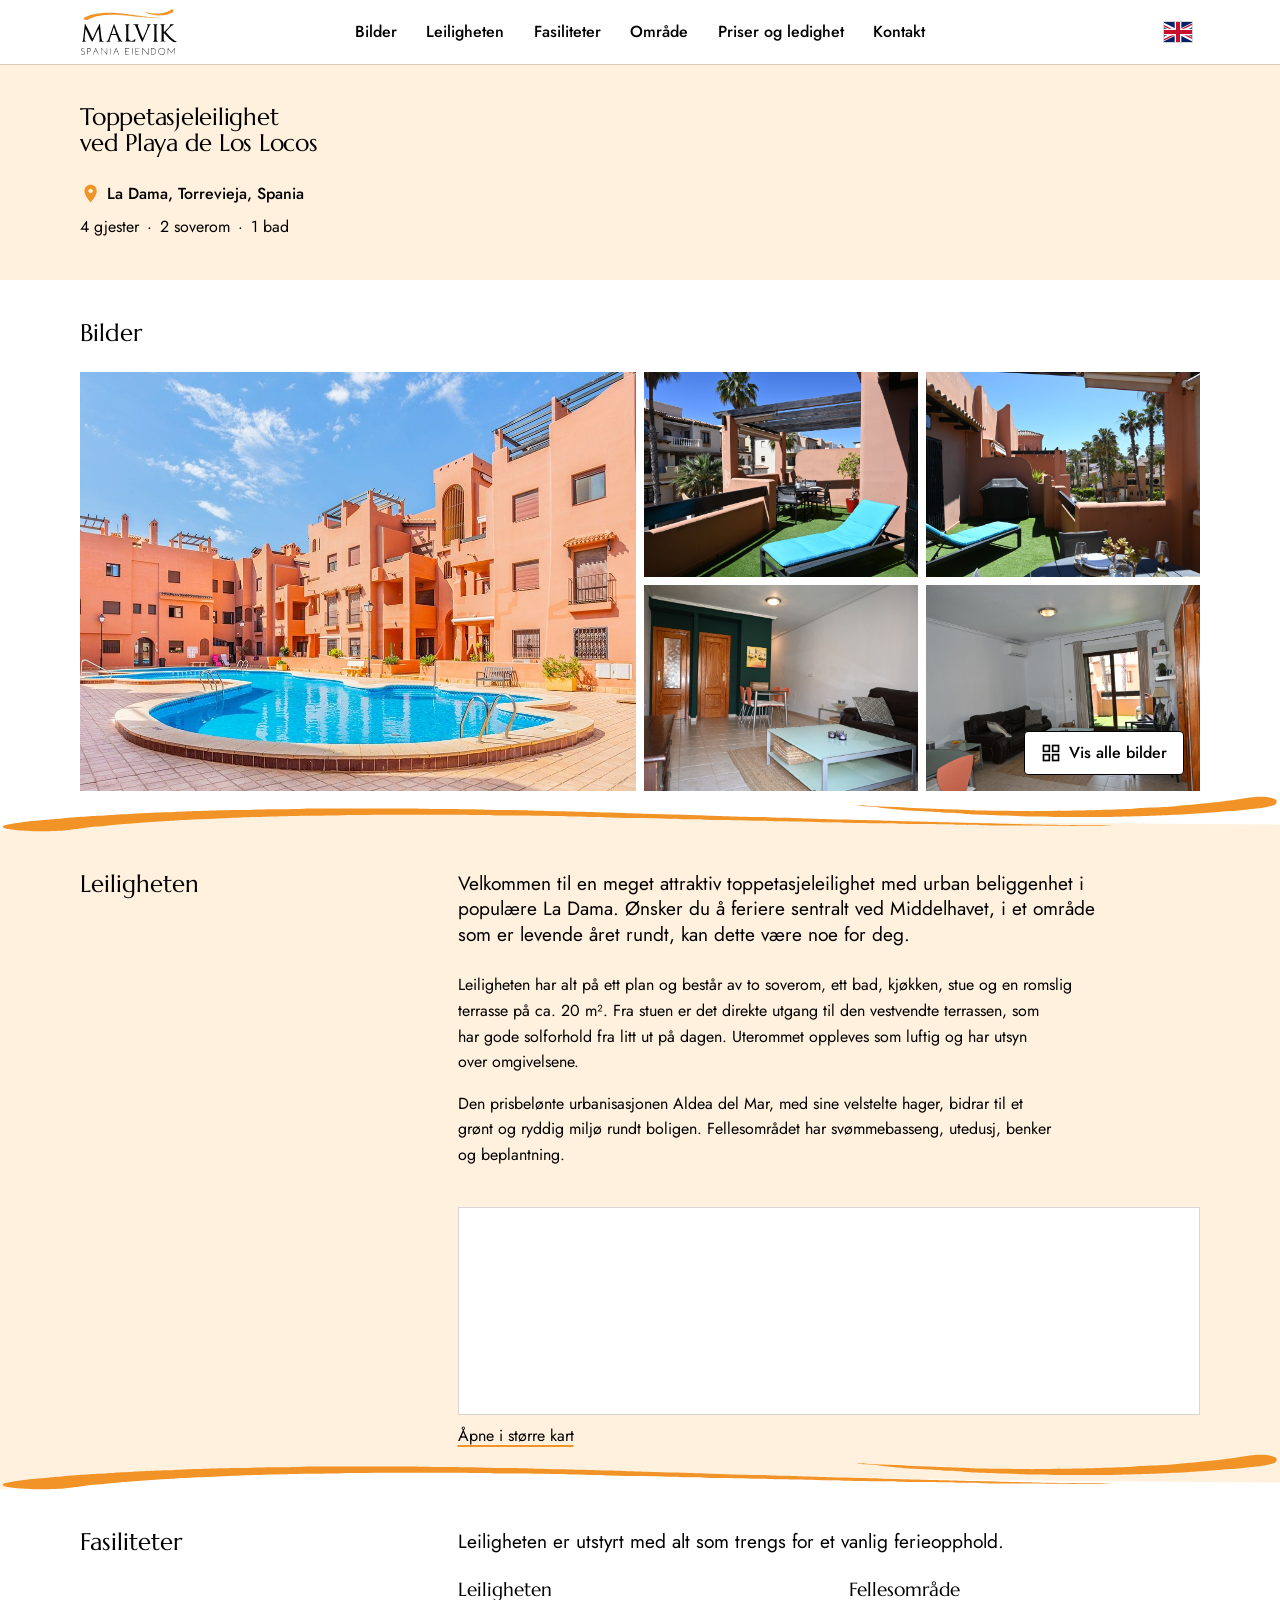
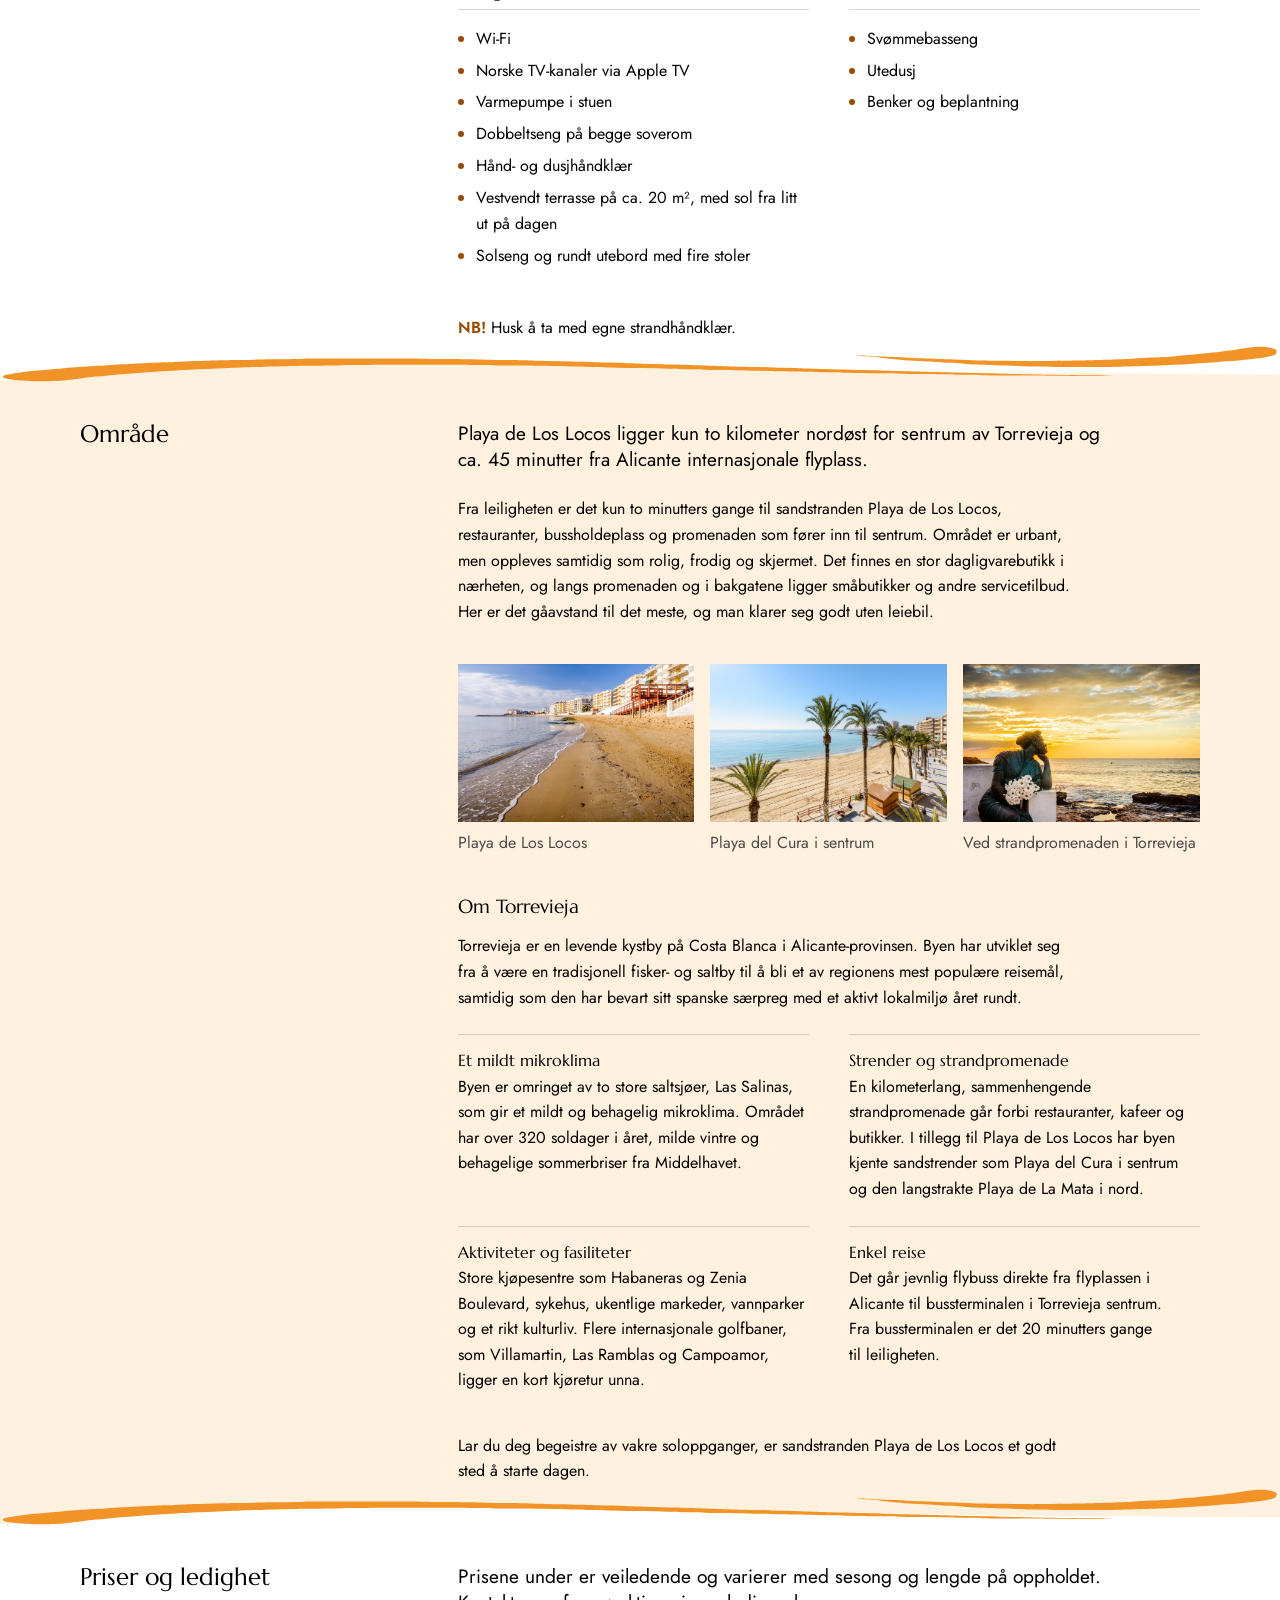
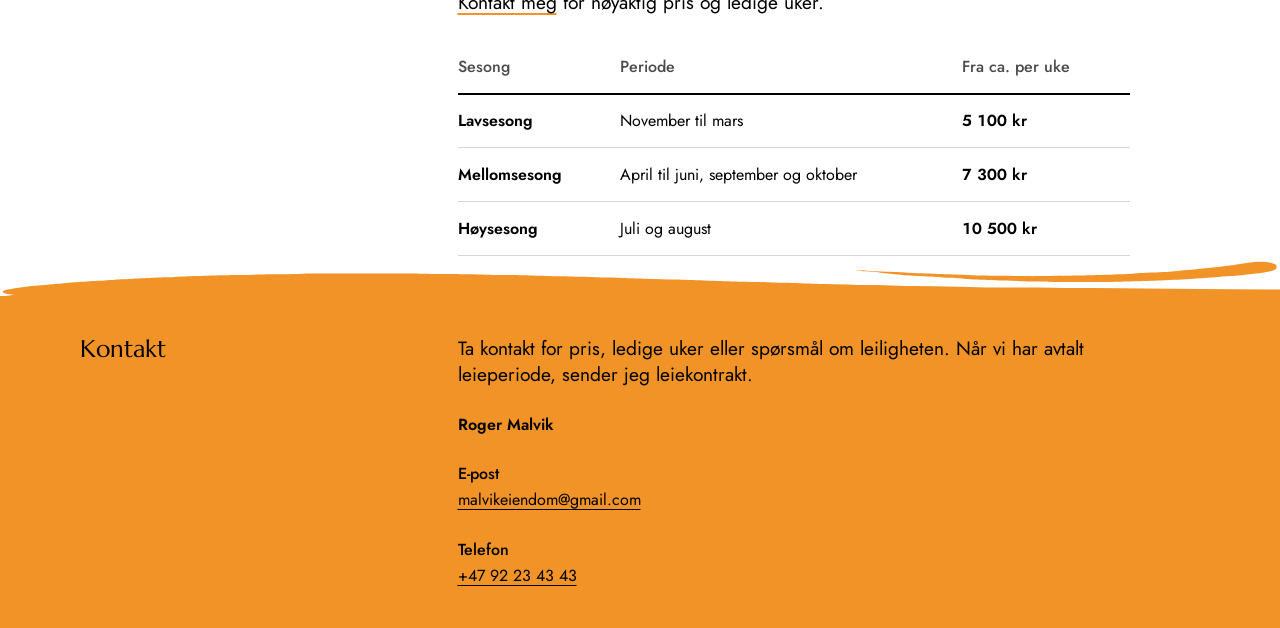
==== index.html @ 70602589 "Tilbake til enkelt flagg og fjern kant på notat" ====
<!DOCTYPE html>
<html lang="nb">
<head>
    <meta charset="utf-8">
    <meta name="viewport" content="width=device-width, initial-scale=1">
    <title>Toppetasjeleilighet ved Playa de Los Locos, Torrevieja | mseiendom</title>
    <meta name="description" content="Lys toppetasjeleilighet med to soverom og vestvendt terrasse, to minutters gange fra Playa de Los Locos i Torrevieja. Felles basseng. Kontakt eieren for pris og ledige uker.">
    <meta name="theme-color" content="#ffffff">

    <!-- TODO: bytt til riktig domene hvis det ikke blir mseiendom.no -->
    <link rel="canonical" href="https://mseiendom.no/">
    <link rel="alternate" hreflang="nb" href="https://mseiendom.no/">
    <link rel="alternate" hreflang="en" href="https://mseiendom.no/en/">
    <link rel="alternate" hreflang="x-default" href="https://mseiendom.no/">

    <!-- Forhåndsvisning når lenken deles på Messenger, Facebook osv. -->
    <meta property="og:type" content="website">
    <meta property="og:locale" content="nb_NO">
    <meta property="og:locale:alternate" content="en_GB">
    <meta property="og:site_name" content="mseiendom">
    <meta property="og:title" content="Toppetasjeleilighet ved Playa de Los Locos, Torrevieja">
    <meta property="og:description" content="To soverom, vestvendt terrasse og felles basseng. To minutters gange til stranden.">
    <meta property="og:url" content="https://mseiendom.no/">
    <meta property="og:image" content="https://mseiendom.no/images/common-area-pool-and-buildings.jpg">

    <link rel="icon" href="favicon.svg" type="image/svg+xml">
    <link rel="preload" href="fonts/marcellus-latin-400.woff2" as="font" type="font/woff2" crossorigin>
    <link rel="preload" href="fonts/jost-latin-variable.woff2" as="font" type="font/woff2" crossorigin>
    <link rel="stylesheet" href="css/styles.css">
    <script src="js/menu.js" defer></script>
    <script src="js/gallery.js" defer></script>
</head>
<body>
    <a class="skip-link" href="#main">Hopp til hovedinnhold</a>

    <header class="site-header">
        <div class="site-header__inner">
            <a class="site-header__logo" href="#top"><img class="site-header__logo-image" src="images/logo-malvik-spania-eiendom.svg" width="522" height="256" alt="Malvik Spania Eiendom"></a>

            <nav class="site-nav" aria-label="Hovedmeny">
                <button class="site-nav__toggle" type="button" popovertarget="site-menu" data-js="menu-toggle">
                    <span class="site-nav__burger" aria-hidden="true"></span>
                    <span class="visually-hidden">Meny</span>
                </button>

                <div class="site-nav__menu" id="site-menu" popover data-js="menu">
                    <ul class="site-nav__list">
                        <li><a class="site-nav__link" href="#bilder">Bilder</a></li>
                        <li><a class="site-nav__link" href="#leiligheten">Leiligheten</a></li>
                        <li><a class="site-nav__link" href="#fasiliteter">Fasiliteter</a></li>
                        <li><a class="site-nav__link" href="#omrade">Område</a></li>
                        <li><a class="site-nav__link" href="#priser">Priser og ledighet</a></li>
                        <li><a class="site-nav__link" href="#kontakt">Kontakt</a></li>
                    </ul>
                </div>
            </nav>

            <a class="lang-switch" href="en/" hreflang="en" lang="en" title="English"><img class="lang-switch__flag" src="images/flag-gb.svg" width="28" height="20" alt="English"></a>
        </div>
    </header>

    <main id="main">

        <!-- Intro: kort oversikt øverst, ingen menylenke -->
        <section class="section section--tint intro" id="top" aria-labelledby="intro-title">
            <div class="section__inner">
                <h1 class="intro__title" id="intro-title">Toppetasje&shy;leilighet ved Playa de Los Locos</h1>
                <!-- TODO: legg til gatenavn (uten husnummer) når eieren har bekreftet det -->
                <p class="intro__location">La Dama, Torrevieja, Spania</p>
                <!-- TODO: bekreft antall gjester med eieren (4 er antatt ut fra to dobbeltsenger) -->
                <ul class="intro__facts">
                    <li class="intro__fact">4 gjester</li>
                    <li class="intro__fact">2 soverom</li>
                    <li class="intro__fact">1 bad</li>
                </ul>
            </div>
        </section>

        <!-- Bilder -->
        <section class="section" id="bilder" aria-labelledby="bilder-title">
            <div class="section__inner">
                <h2 class="section__title" id="bilder-title">Bilder</h2>

                <div class="gallery">
                    <ul class="gallery__list">
                        <li class="gallery__item gallery__item--main">
                            <figure class="gallery__figure">
                                <a class="gallery__link" href="images/common-area-pool-and-buildings.jpg" data-js="gallery-link">
                                    <img class="gallery__image" src="images/common-area-pool-and-buildings.jpg" width="1600" height="835" alt="Fellesområdet med svømmebasseng, omgitt av terrakottafargede leilighetsbygg" fetchpriority="high">
                                </a>
                                <figcaption class="gallery__caption">Fellesområdet med basseng</figcaption>
                            </figure>
                        </li>
                        <li class="gallery__item">
                            <figure class="gallery__figure">
                                <a class="gallery__link" href="images/balcony-pergola-sun-lounger-and-table.jpg" data-js="gallery-link">
                                    <img class="gallery__image" src="images/balcony-pergola-sun-lounger-and-table.jpg" width="2000" height="1333" alt="Terrassen med pergola, blå solseng og bord med fire stoler, med palmer og nabobygg i bakgrunnen" loading="lazy">
                                </a>
                                <figcaption class="gallery__caption">Terrassen</figcaption>
                            </figure>
                        </li>
                        <li class="gallery__item">
                            <figure class="gallery__figure">
                                <a class="gallery__link" href="images/balcony-sun-lounger-and-grill.jpg" data-js="gallery-link">
                                    <img class="gallery__image" src="images/balcony-sun-lounger-and-grill.jpg" width="2000" height="1333" alt="Solseng og grill på terrassen, med utsikt over palmer og nabolaget" loading="lazy">
                                </a>
                                <figcaption class="gallery__caption">Terrassen</figcaption>
                            </figure>
                        </li>
                        <li class="gallery__item">
                            <figure class="gallery__figure">
                                <a class="gallery__link" href="images/living-room-sofa-and-dining-area.jpg" data-js="gallery-link">
                                    <img class="gallery__image" src="images/living-room-sofa-and-dining-area.jpg" width="2000" height="1333" alt="Stuen med sofa og glassbord, og spisebord ved en mørkegrønn vegg" loading="lazy">
                                </a>
                                <figcaption class="gallery__caption">Stue</figcaption>
                            </figure>
                        </li>
                        <li class="gallery__item">
                            <figure class="gallery__figure">
                                <a class="gallery__link" href="images/living-room-balcony-door.jpg" data-js="gallery-link">
                                    <img class="gallery__image" src="images/living-room-balcony-door.jpg" width="2000" height="1333" alt="Stuen med sofa og glassdør ut til terrassen" loading="lazy">
                                </a>
                                <figcaption class="gallery__caption">Stue med utgang til terrassen</figcaption>
                            </figure>
                        </li>
                        <li class="gallery__item">
                            <figure class="gallery__figure">
                                <a class="gallery__link" href="images/living-room-tv-and-doors.jpg" data-js="gallery-link">
                                    <img class="gallery__image" src="images/living-room-tv-and-doors.jpg" width="2000" height="1333" alt="Stuen med TV, hyller og to tredører" loading="lazy">
                                </a>
                                <figcaption class="gallery__caption">Stue</figcaption>
                            </figure>
                        </li>
                        <li class="gallery__item">
                            <figure class="gallery__figure">
                                <a class="gallery__link" href="images/dining-area-hallway-1.jpeg" data-js="gallery-link">
                                    <img class="gallery__image" src="images/dining-area-hallway-1.jpeg" width="2000" height="1500" alt="Spisebord med fire stoler ved gangen" loading="lazy">
                                </a>
                                <figcaption class="gallery__caption">Spiseplass</figcaption>
                            </figure>
                        </li>
                        <li class="gallery__item">
                            <figure class="gallery__figure">
                                <a class="gallery__link" href="images/kitchen-sink-and-window.jpg" data-js="gallery-link">
                                    <img class="gallery__image" src="images/kitchen-sink-and-window.jpg" width="2000" height="1333" alt="Kjøkkenet med vask, vindu og vinstativ" loading="lazy">
                                </a>
                                <figcaption class="gallery__caption">Kjøkken</figcaption>
                            </figure>
                        </li>
                        <li class="gallery__item">
                            <figure class="gallery__figure">
                                <a class="gallery__link" href="images/kitchen-fridge-and-washing-machine.jpg" data-js="gallery-link">
                                    <img class="gallery__image" src="images/kitchen-fridge-and-washing-machine.jpg" width="1333" height="2000" alt="Kjøkkenet med kjøleskap og vaskemaskin" loading="lazy">
                                </a>
                                <figcaption class="gallery__caption">Kjøkken</figcaption>
                            </figure>
                        </li>
                        <li class="gallery__item">
                            <figure class="gallery__figure">
                                <a class="gallery__link" href="images/bathroom-sink-and-shower.jpg" data-js="gallery-link">
                                    <img class="gallery__image" src="images/bathroom-sink-and-shower.jpg" width="1333" height="2000" alt="Badet med vask, speil og dusj" loading="lazy">
                                </a>
                                <figcaption class="gallery__caption">Bad</figcaption>
                            </figure>
                        </li>
                        <li class="gallery__item">
                            <figure class="gallery__figure">
                                <a class="gallery__link" href="images/balcony-view-neighborhood-palm-trees.jpg" data-js="gallery-link">
                                    <img class="gallery__image" src="images/balcony-view-neighborhood-palm-trees.jpg" width="2000" height="1333" alt="Utsikt fra terrassen over gaten, palmer og nabolaget" loading="lazy">
                                </a>
                                <figcaption class="gallery__caption">Utsikt fra terrassen</figcaption>
                            </figure>
                        </li>
                        <li class="gallery__item">
                            <figure class="gallery__figure">
                                <a class="gallery__link" href="images/balcony-view-street-sea-glimpse-full.jpg" data-js="gallery-link">
                                    <img class="gallery__image" src="images/balcony-view-street-sea-glimpse-full.jpg" width="1333" height="2000" alt="Glimt av havet mellom husene, sett fra terrassen" loading="lazy">
                                </a>
                                <figcaption class="gallery__caption">Havglimt fra terrassen</figcaption>
                            </figure>
                        </li>
                        <li class="gallery__item">
                            <figure class="gallery__figure">
                                <a class="gallery__link" href="images/building-facade-main.jpg" data-js="gallery-link">
                                    <img class="gallery__image" src="images/building-facade-main.jpg" width="1600" height="863" alt="Leilighetsbygget sett fra gaten, med palmer foran" loading="lazy">
                                </a>
                                <figcaption class="gallery__caption">Bygget</figcaption>
                            </figure>
                        </li>
                        <li class="gallery__item">
                            <figure class="gallery__figure">
                                <a class="gallery__link" href="images/common-area-pool.jpg" data-js="gallery-link">
                                    <img class="gallery__image" src="images/common-area-pool.jpg" width="1600" height="902" alt="Svømmebassenget i fellesområdet" loading="lazy">
                                </a>
                                <figcaption class="gallery__caption">Basseng</figcaption>
                            </figure>
                        </li>
                        <li class="gallery__item">
                            <figure class="gallery__figure">
                                <a class="gallery__link" href="images/neighborhood-palm-trees-night.jpg" data-js="gallery-link">
                                    <img class="gallery__image" src="images/neighborhood-palm-trees-night.jpg" width="2000" height="1333" alt="Nabolaget med palmer og gatelys om kvelden" loading="lazy">
                                </a>
                                <figcaption class="gallery__caption">Nabolaget om kvelden</figcaption>
                            </figure>
                        </li>
                    </ul>
                    <button class="gallery__show-all" type="button" data-js="gallery-show-all">
                        <svg aria-hidden="true" focusable="false" width="20" height="20" viewBox="0 0 24 24" fill="none" stroke="currentColor" stroke-width="2"><rect x="3" y="3" width="7" height="7"/><rect x="14" y="3" width="7" height="7"/><rect x="3" y="14" width="7" height="7"/><rect x="14" y="14" width="7" height="7"/></svg>
                        Vis alle bilder
                    </button>
                </div>

                <dialog class="lightbox" data-js="lightbox" aria-label="Bildevisning">
                    <button class="lightbox__button lightbox__button--close" type="button" data-js="lightbox-close">
                        <svg aria-hidden="true" focusable="false" width="24" height="24" viewBox="0 0 24 24" fill="none" stroke="currentColor" stroke-width="2" stroke-linecap="round"><path d="M6 6l12 12M18 6L6 18"/></svg>
                        <span class="visually-hidden">Lukk</span>
                    </button>
                    <button class="lightbox__button lightbox__button--prev" type="button" data-js="lightbox-prev">
                        <svg aria-hidden="true" focusable="false" width="24" height="24" viewBox="0 0 24 24" fill="none" stroke="currentColor" stroke-width="2" stroke-linecap="round" stroke-linejoin="round"><path d="M15 5l-7 7 7 7"/></svg>
                        <span class="visually-hidden">Forrige bilde</span>
                    </button>
                    <figure class="lightbox__figure" data-js="lightbox-figure">
                        <img class="lightbox__image" src="images/common-area-pool-and-buildings.jpg" alt="" loading="lazy" data-js="lightbox-image">
                        <figcaption class="lightbox__caption" aria-live="polite">
                            <span data-js="lightbox-caption"></span>
                            <span class="lightbox__counter" data-js="lightbox-counter"></span>
                        </figcaption>
                    </figure>
                    <button class="lightbox__button lightbox__button--next" type="button" data-js="lightbox-next">
                        <svg aria-hidden="true" focusable="false" width="24" height="24" viewBox="0 0 24 24" fill="none" stroke="currentColor" stroke-width="2" stroke-linecap="round" stroke-linejoin="round"><path d="M9 5l7 7-7 7"/></svg>
                        <span class="visually-hidden">Neste bilde</span>
                    </button>
                    <ul class="lightbox__thumbnails" data-js="lightbox-thumbnails"></ul>
                </dialog>
            </div>
        </section>

        <!-- Leiligheten -->
        <section class="section section--tint" id="leiligheten" aria-labelledby="leiligheten-title">
            <div class="section__inner section__inner--split">
                <h2 class="section__title" id="leiligheten-title">Leiligheten</h2>
                <div class="section__body">
                    <p class="section__lead">Velkommen til en meget attraktiv toppetasjeleilighet med urban beliggenhet i populære La Dama. Ønsker du å feriere sentralt ved Middelhavet, i et område som er levende året rundt, kan dette være noe for deg.</p>
                    <p>Leiligheten har alt på ett plan og består av to soverom, ett bad, kjøkken, stue og en romslig terrasse på ca. 20 m². Fra stuen er det direkte utgang til den vestvendte terrassen, som har gode solforhold fra litt ut på dagen. Uterommet oppleves som luftig og har utsyn over omgivelsene.</p>
                    <p>Den prisbelønte urbanisasjonen Aldea del Mar, med sine velstelte hager, bidrar til et grønt og ryddig miljø rundt boligen. Fellesområdet har svømmebasseng, utedusj, benker og beplantning.</p>

                    <!-- Kartet viser Aldea del Mar-komplekset (La Dama) med en nål, ikke den nøyaktige leiligheten. -->
                    <figure class="map">
                        <iframe class="map__frame" src="https://www.openstreetmap.org/export/embed.html?bbox=-0.6680%2C37.9825%2C-0.6520%2C37.9905&amp;layer=mapnik&amp;marker=37.9867%2C-0.6600" title="Kart over La Dama og Playa de Los Locos i Torrevieja, med Aldea del Mar markert" width="800" height="200" loading="lazy"></iframe>
                        <figcaption class="map__caption">
                            <a href="https://www.openstreetmap.org/?mlat=37.9867&amp;mlon=-0.6600#map=17/37.9867/-0.6600">Åpne i større kart</a>
                        </figcaption>
                    </figure>
                </div>
            </div>
        </section>

        <!-- Fasiliteter -->
        <section class="section" id="fasiliteter" aria-labelledby="fasiliteter-title">
            <div class="section__inner section__inner--split">
                <h2 class="section__title" id="fasiliteter-title">Fasiliteter</h2>
                <div class="section__body">
                    <p class="section__lead">Leiligheten er utstyrt med alt som trengs for et vanlig ferieopphold.</p>

                    <div class="amenities">
                        <div class="amenities__group">
                            <h3 class="amenities__title">Leiligheten</h3>
                            <ul class="amenities__list">
                                <li class="amenities__item">Wi-Fi</li>
                                <li class="amenities__item">Norske TV-kanaler via Apple TV</li>
                                <li class="amenities__item">Varmepumpe i stuen</li>
                                <li class="amenities__item">Dobbeltseng på begge soverom</li>
                                <li class="amenities__item">Hånd- og dusjhåndklær</li>
                                <li class="amenities__item">Vestvendt terrasse på ca. 20 m², med sol fra litt ut på dagen</li>
                                <li class="amenities__item">Solseng og rundt utebord med fire stoler</li>
                            </ul>
                        </div>

                        <div class="amenities__group">
                            <h3 class="amenities__title">Fellesområde</h3>
                            <ul class="amenities__list">
                                <li class="amenities__item">Svømmebasseng</li>
                                <li class="amenities__item">Utedusj</li>
                                <li class="amenities__item">Benker og beplantning</li>
                            </ul>
                        </div>
                    </div>

                    <p class="amenities__note"><strong class="amenities__note-label">NB!</strong> Husk å ta med egne strandhåndklær.</p>
                </div>
            </div>
        </section>

        <!-- Område -->
        <section class="section section--tint" id="omrade" aria-labelledby="omrade-title">
            <div class="section__inner section__inner--split">
                <h2 class="section__title" id="omrade-title">Område</h2>
                <div class="section__body">
                    <p class="section__lead">Playa de Los Locos ligger kun to kilometer nordøst for sentrum av Torrevieja og ca. 45 minutter fra Alicante internasjonale flyplass.</p>
                    <p>Fra leiligheten er det kun to minutters gange til sandstranden Playa de Los Locos, restauranter, bussholdeplass og promenaden som fører inn til sentrum. Området er urbant, men oppleves samtidig som rolig, frodig og skjermet. Det finnes en stor dagligvarebutikk i nærheten, og langs promenaden og i bakgatene ligger småbutikker og andre servicetilbud. Her er det gåavstand til det meste, og man klarer seg godt uten leiebil.</p>

                    <ul class="area-photos">
                        <li class="area-photos__item">
                            <figure class="area-photos__figure">
                                <img class="area-photos__image" src="images/playa-de-los-locos-shoreline.jpg" width="1920" height="963" alt="Sandstranden Playa de Los Locos med rolig hav og boligblokker langs promenaden" loading="lazy">
                                <figcaption class="area-photos__caption">Playa de Los Locos</figcaption>
                            </figure>
                        </li>
                        <li class="area-photos__item">
                            <figure class="area-photos__figure">
                                <img class="area-photos__image" src="images/playa-del-cura-beach-palm-trees.jpg" width="1463" height="845" alt="Playa del Cura med palmer, sandstrand og strandpromenade" loading="lazy">
                                <figcaption class="area-photos__caption">Playa del Cura i sentrum</figcaption>
                            </figure>
                        </li>
                        <li class="area-photos__item">
                            <figure class="area-photos__figure">
                                <img class="area-photos__image" src="images/torrevieja-sunset-statue-seafront.jpg" width="1500" height="1000" alt="Statue av en kvinne med blomster ved havet i solnedgang" loading="lazy">
                                <figcaption class="area-photos__caption">Ved strandpromenaden i Torrevieja</figcaption>
                            </figure>
                        </li>
                    </ul>

                    <h3 class="section__subtitle">Om Torrevieja</h3>
                    <p>Torrevieja er en levende kystby på Costa Blanca i Alicante-provinsen. Byen har utviklet seg fra å være en tradisjonell fisker- og saltby til å bli et av regionens mest populære reisemål, samtidig som den har bevart sitt spanske særpreg med et aktivt lokalmiljø året rundt.</p>

                    <div class="highlights">
                        <div class="highlights__item">
                            <h4 class="highlights__title">Et mildt mikroklima</h4>
                            <p class="highlights__text">Byen er omringet av to store saltsjøer, Las Salinas, som gir et mildt og behagelig mikroklima. Området har over 320 soldager i året, milde vintre og behagelige sommerbriser fra Middelhavet.</p>
                        </div>
                        <div class="highlights__item">
                            <h4 class="highlights__title">Strender og strandpromenade</h4>
                            <p class="highlights__text">En kilometerlang, sammenhengende strandpromenade går forbi restauranter, kafeer og butikker. I tillegg til Playa de Los Locos har byen kjente sandstrender som Playa del Cura i sentrum og den langstrakte Playa de La Mata i nord.</p>
                        </div>
                        <div class="highlights__item">
                            <h4 class="highlights__title">Aktiviteter og fasiliteter</h4>
                            <p class="highlights__text">Store kjøpesentre som Habaneras og Zenia Boulevard, sykehus, ukentlige markeder, vannparker og et rikt kulturliv. Flere internasjonale golfbaner, som Villamartin, Las Ramblas og Campoamor, ligger en kort kjøretur unna.</p>
                        </div>
                        <div class="highlights__item">
                            <h4 class="highlights__title">Enkel reise</h4>
                            <p class="highlights__text">Det går jevnlig flybuss direkte fra flyplassen i Alicante til bussterminalen i Torrevieja sentrum. Fra bussterminalen er det 20 minutters gange til leiligheten.</p>
                        </div>
                    </div>

                    <p>Lar du deg begeistre av vakre soloppganger, er sandstranden Playa de Los Locos et godt sted å starte dagen.</p>
                </div>
            </div>
        </section>

        <!-- Priser og ledighet -->
        <!-- TODO: bytt ut plassholderprisene når eieren har sendt riktige priser. GBP = NOK delt på dagens kurs, rundet til nærmeste 10 pund. -->
        <section class="section" id="priser" aria-labelledby="priser-title">
            <div class="section__inner section__inner--split">
                <h2 class="section__title" id="priser-title">Priser og ledighet</h2>
                <div class="section__body">
                    <p class="section__lead">Prisene under er veiledende og varierer med sesong og lengde på oppholdet. <a href="#kontakt">Kontakt meg</a> for nøyaktig pris og ledige uker.</p>

                    <div class="prices__table-wrapper">
                        <table class="prices__table">
                            <caption class="visually-hidden">Veiledende pris per uke</caption>
                            <thead>
                                <tr>
                                    <th scope="col">Sesong</th>
                                    <th scope="col">Periode</th>
                                    <th scope="col">Fra ca. per uke</th>
                                </tr>
                            </thead>
                            <tbody>
                                <tr>
                                    <th scope="row">Lavsesong</th>
                                    <td>November til mars</td>
                                    <td class="prices__price"><data value="5100">5 100 kr</data></td>
                                </tr>
                                <tr>
                                    <th scope="row">Mellomsesong</th>
                                    <td>April til juni, september og oktober</td>
                                    <td class="prices__price"><data value="7300">7 300 kr</data></td>
                                </tr>
                                <tr>
                                    <th scope="row">Høysesong</th>
                                    <td>Juli og august</td>
                                    <td class="prices__price"><data value="10500">10 500 kr</data></td>
                                </tr>
                            </tbody>
                        </table>
                    </div>
                </div>
            </div>
        </section>

        <!-- Kontakt -->
        <section class="section section--accent" id="kontakt" aria-labelledby="kontakt-title">
            <div class="section__inner section__inner--split">
                <h2 class="section__title" id="kontakt-title">Kontakt</h2>
                <div class="section__body">
                    <p class="section__lead">Ta kontakt for pris, ledige uker eller spørsmål om leiligheten. Når vi har avtalt leieperiode, sender jeg leiekontrakt.</p>

                    <address class="contact">
                        <p class="contact__name">Roger Malvik</p>
                        <ul class="contact__list">
                            <li class="contact__item">
                                <span class="contact__label">E-post</span>
                                <a class="contact__link" href="mailto:malvikeiendom@gmail.com?subject=Leie%20av%20leiligheten%20i%20Torrevieja">malvikeiendom@gmail.com</a>
                            </li>
                            <li class="contact__item">
                                <span class="contact__label">Telefon</span>
                                <a class="contact__link" href="tel:+4792234343">+47 92 23 43 43</a>
                            </li>
                        </ul>
                    </address>
                </div>
            </div>
        </section>

    </main>
</body>
</html>
---- css/styles.css ----
/* ==========================================================================
   Malvik Spania Eiendom
   BEM class names, mobile first.

   1.  Fonts
   2.  Design tokens
   3.  Base
   4.  Utilities
   5.  Site header and navigation
   6.  Sections
   7.  Intro
   8.  Gallery and photo viewer
   9.  Amenities
   10. Area and map
   11. Prices
   12. Contact
   13. Breakpoints
   14. Motion, short screens and print
   ========================================================================== */


/* 1. Fonts
   Both typefaces are self-hosted and licensed under the SIL Open Font License.
   Marcellus is used for headings (h1 to h4) only. Jost is used for all other text.
   ========================================================================== */

@font-face {
    font-family: "Marcellus";
    src: url("../fonts/marcellus-latin-400.woff2") format("woff2");
    font-weight: 400;
    font-style: normal;
    font-display: swap;
}

@font-face {
    font-family: "Jost";
    src: url("../fonts/jost-latin-variable.woff2") format("woff2");
    font-weight: 100 900;
    font-style: normal;
    font-display: swap;
}


/* 2. Design tokens
   ========================================================================== */

:root {
    /* No font sizes are set except the lead text: headings and body text use the
       browser defaults, so the visitor's own text size setting is always respected. */

    /* Colors come from the logo: black, white and the orange brush stroke.
       Text pairs: ink on white 21:1, ink on apricot 18.9:1, ink on orange 8.9:1,
       ink-soft on apricot 8:1, orange-deep on apricot 5.6:1 (WCAG 2.2 AA needs 4.5:1).
       The plain orange is only used for decoration and as a background. */
    --color-white: #ffffff;
    --color-ink: #000000;
    --color-ink-soft: #4a4a4a;
    --color-orange: #f19326;
    --color-orange-deep: #9a4a00;
    --color-apricot: #fff1dd;
    --color-line: rgb(0 0 0 / 0.16);

    --font-heading: "Marcellus", Georgia, "Times New Roman", serif;
    --font-body: "Jost", system-ui, -apple-system, "Segoe UI", Roboto, Arial, sans-serif;


    --space-xs: 0.5rem;
    --space-s: 1rem;
    --space-m: 1.5rem;
    --space-l: 2.5rem;
    --section-space: var(--space-l);

    --content-width: 72rem;
    --text-width: 62ch;
    --header-height: 4rem;
    --radius: 0.25rem;
}


/* 3. Base
   ========================================================================== */

*,
*::before,
*::after {
    box-sizing: border-box;
}

html {
    color-scheme: light;
    -webkit-text-size-adjust: 100%;
    text-size-adjust: 100%;
    /* A menu jump lands the section right under the sticky header. The 1px overlap
       hides the sliver of the previous section that browser rounding can leave. */
    scroll-padding-top: calc(var(--header-height) - 1px);
}

body {
    margin: 0;
    font-family: var(--font-body);
    line-height: 1.6;
    color: var(--color-ink);
    background-color: var(--color-white);
}

h1,
h2,
h3,
h4 {
    margin-top: 0;
    margin-bottom: var(--space-s);
    font-family: var(--font-heading);
    font-weight: 400;
    line-height: 1.15;
    text-wrap: balance;
}

h1 {
    line-height: 1.1;
    letter-spacing: -0.01em;
}

p {
    max-width: var(--text-width);
    margin-top: 0;
    margin-bottom: var(--space-s);
    text-wrap: pretty;
}

ul {
    margin-top: 0;
    margin-bottom: var(--space-s);
}

img,
iframe {
    display: block;
    max-width: 100%;
}

img {
    height: auto;
}

strong,
th {
    font-weight: 600;
}

/* Links keep the text color. The orange underline marks them as links. */
a {
    color: inherit;
    text-decoration-line: underline;
    text-decoration-color: var(--color-orange);
    text-decoration-thickness: 0.12em;
    text-underline-offset: 0.22em;
}

a:hover {
    text-decoration-color: currentColor;
}

:focus-visible {
    outline: 3px solid var(--color-ink);
    outline-offset: 3px;
    border-radius: var(--radius);
}

::selection {
    color: var(--color-ink);
    background-color: var(--color-orange);
}


/* 4. Utilities
   ========================================================================== */

.visually-hidden {
    position: absolute;
    width: 1px;
    height: 1px;
    margin: -1px;
    padding: 0;
    overflow: hidden;
    clip-path: inset(50%);
    white-space: nowrap;
    border: 0;
}

.skip-link {
    position: absolute;
    top: var(--space-xs);
    left: var(--space-xs);
    z-index: 100;
    padding: var(--space-xs) var(--space-s);
    font-weight: 600;
    color: var(--color-white);
    background-color: var(--color-ink);
    border-radius: var(--radius);
    text-decoration-line: none;
    transform: translateY(-200%);
}

.skip-link:focus {
    transform: translateY(0);
}


/* 5. Site header and navigation
   ========================================================================== */

.site-header {
    position: sticky;
    top: 0;
    z-index: 50;
    background-color: var(--color-white);
    /* A shadow instead of a border keeps the header exactly --header-height tall. */
    box-shadow: 0 1px 0 var(--color-line);
}

.site-header__inner {
    display: flex;
    align-items: center;
    gap: var(--space-s);
    max-width: var(--content-width);
    height: var(--header-height);
    margin-left: auto;
    margin-right: auto;
    padding-left: var(--space-s);
    padding-right: var(--space-s);
}

.site-header__logo {
    display: block;
    flex-shrink: 0;
    padding-top: 0.25rem;
    padding-bottom: 0.25rem;
}

.site-header__logo-image {
    display: block;
    width: auto;
    height: 3rem;
}

.site-nav {
    margin-left: auto;
}

.site-nav__toggle {
    display: inline-flex;
    align-items: center;
    justify-content: center;
    min-width: 2.75rem;
    min-height: 2.75rem;
    padding: var(--space-xs) 0.6rem;
    color: var(--color-ink);
    background-color: transparent;
    border: 0;
    border-radius: var(--radius);
    cursor: pointer;
}

/* The burger icon: three lines drawn in CSS. */
.site-nav__burger {
    position: relative;
    display: block;
    width: 1.375rem;
    height: 2px;
    background-color: currentColor;
}

.site-nav__burger::before,
.site-nav__burger::after {
    content: "";
    position: absolute;
    left: 0;
    width: 100%;
    height: 2px;
    background-color: currentColor;
}

.site-nav__burger::before {
    top: -7px;
}

.site-nav__burger::after {
    top: 7px;
}

/* While the menu is open the burger becomes an X. */
.site-nav:has(.site-nav__menu:popover-open) .site-nav__burger {
    background-color: transparent;
}

.site-nav:has(.site-nav__menu:popover-open) .site-nav__burger::before {
    transform: translateY(7px) rotate(45deg);
}

.site-nav:has(.site-nav__menu:popover-open) .site-nav__burger::after {
    transform: translateY(-7px) rotate(-45deg);
}

/* Small screens: the menu is a native popover that opens below the header. */
.site-nav__menu {
    position: fixed;
    top: var(--header-height);
    right: 0;
    bottom: auto;
    left: 0;
    width: 100%;
    max-height: calc(100dvh - var(--header-height));
    margin: 0;
    padding: var(--space-s);
    overflow-y: auto;
    color: var(--color-ink);
    background-color: var(--color-white);
    border: 0;
    border-bottom: 3px solid var(--color-orange);
}

/* The backdrop starts below the header, so the X stays clear and easy to reach. */
.site-nav__menu::backdrop {
    top: var(--header-height);
    background-color: rgb(0 0 0 / 0.4);
}

.site-nav__list {
    margin: 0;
    padding: 0;
    list-style: none;
}

.site-nav__link {
    display: block;
    padding: 0.8rem var(--space-s);
    text-align: center;
    text-decoration-line: none;
    border-radius: var(--radius);
}

.site-nav__link:hover {
    background-color: var(--color-apricot);
}

.lang-switch {
    display: inline-flex;
    align-items: center;
    justify-content: center;
    min-width: 2.75rem;
    min-height: 2.75rem;
    border-radius: var(--radius);
}

.lang-switch__flag {
    width: 1.75rem;
    height: 1.25rem;
    object-fit: cover;
    box-shadow: 0 0 0 1px var(--color-line);
}

.lang-switch:hover .lang-switch__flag {
    box-shadow: 0 0 0 2px var(--color-orange);
}


/* 6. Sections
   Every section, the intro included, has the same space above and below.
   Backgrounds alternate between white and apricot; the contact section is orange.
   ========================================================================== */

.section {
    padding-top: var(--section-space);
    padding-bottom: var(--section-space);
    background-color: var(--color-white);
}

.section--tint {
    background-color: var(--color-apricot);
}

.section--accent {
    background-color: var(--color-orange);
}

.section__inner {
    max-width: var(--content-width);
    margin-left: auto;
    margin-right: auto;
    padding-left: var(--space-s);
    padding-right: var(--space-s);
}

/* The last element adds no gap of its own, so the bottom space matches the top. */
.section__inner > :last-child,
.section__body > :last-child {
    margin-bottom: 0;
}

.section__title {
    margin-bottom: var(--space-m);
}


.section__lead {
    max-width: 34em;
    margin-bottom: var(--space-m);
    font-size: 1.2rem;
    line-height: 1.35;
}

.section__subtitle {
    margin-top: var(--space-l);
}


/* Section dividers
   Where one section meets the next, the new section's color rises into the one
   above along the curve of the logo's brush stroke, and the stroke itself is
   drawn on the edge. Both shapes are masks, so they take the section's color. */
.section {
    position: relative;
}

.section + .section::before,
.section + .section::after {
    content: "";
    position: absolute;
    left: 0;
    bottom: calc(100% - 1px);
    width: 100%;
    height: clamp(1.25rem, 3vw, 2.25rem);
    pointer-events: none;
    -webkit-mask-size: 100% 100%;
    mask-size: 100% 100%;
    -webkit-mask-repeat: no-repeat;
    mask-repeat: no-repeat;
}

.section + .section::before {
    background-color: inherit;
    -webkit-mask-image: url("../images/divider-fill.svg");
    mask-image: url("../images/divider-fill.svg");
}

.section + .section::after {
    background-color: var(--color-orange);
    -webkit-mask-image: url("../images/divider-stroke.svg");
    mask-image: url("../images/divider-stroke.svg");
}

/* No divider between the intro and the first menu section. */
.intro + .section::before,
.intro + .section::after {
    display: none;
}



/* 7. Intro
   ========================================================================== */

.intro__title {
    max-width: 16ch;
    margin-bottom: var(--space-m);
    overflow-wrap: break-word;
}

.intro__location {
    margin-bottom: 0;
    display: flex;
    align-items: center;
    gap: 0.4rem;
    font-weight: 500;
}

.intro__location::before {
    content: "";
    flex-shrink: 0;
    width: 1.3em;
    height: 1.3em;
    background-image: url("../images/icon-pin.svg");
    background-repeat: no-repeat;
    background-size: contain;
}

/* Key facts on one line, separated by a dot. The empty alt text after the slash
   keeps screen readers from reading the dot out loud. */
.intro__facts {
    display: flex;
    flex-wrap: wrap;
    margin: var(--space-xs) 0 0 0;
    padding: 0;
    list-style: none;
}

.intro__fact + .intro__fact::before {
    content: "·" / "";
    margin-left: 0.5em;
    margin-right: 0.5em;
}


/* 8. Gallery and photo viewer
   Phones: one row of photos to swipe through.
   Wider screens: a mosaic with one large photo (see section 13).
   The "show all" button opens every photo in the viewer.
   ========================================================================== */

.gallery {
    position: relative;
}

.gallery__list {
    display: flex;
    gap: var(--space-xs);
    margin: 0;
    padding: 0;
    overflow-x: auto;
    list-style: none;
    scroll-snap-type: x mandatory;
    scrollbar-width: none;
}

/* Each photo is a little narrower than the row, so the next one peeks in. */
.gallery__item {
    position: relative;
    flex: 0 0 88%;
    scroll-snap-align: start;
}

.gallery__figure {
    margin: 0;
}

.gallery__link {
    display: block;
    cursor: zoom-in;
}

.gallery__image {
    display: block;
    width: 100%;
    aspect-ratio: 4 / 3;
    object-fit: cover;
    background-color: var(--color-apricot);
}

.gallery__link:hover .gallery__image {
    opacity: 0.9;
}

/* Captions stay available to screen readers and show in the photo viewer. */
.gallery__caption {
    position: absolute;
    width: 1px;
    height: 1px;
    margin: -1px;
    padding: 0;
    overflow: hidden;
    clip-path: inset(50%);
    white-space: nowrap;
    border: 0;
}

.gallery__show-all {
    position: absolute;
    right: var(--space-s);
    bottom: var(--space-s);
    display: inline-flex;
    align-items: center;
    gap: var(--space-xs);
    min-height: 2.75rem;
    padding: 0.5rem 1rem;
    font: inherit;
    font-weight: 500;
    color: var(--color-ink);
    background-color: var(--color-white);
    border: 1px solid var(--color-ink);
    border-radius: var(--radius);
    cursor: pointer;
}

.gallery__show-all:hover {
    background-color: var(--color-orange);
}

/* Without JavaScript the button has nothing to open, so it is hidden
   and all photos stay on the page instead. */
@media (scripting: none) {
    .gallery__show-all {
        display: none;
    }
}

/* The photo viewer fills the screen. js/gallery.js opens and closes it. */
.lightbox {
    width: 100%;
    max-width: 100%;
    height: 100%;
    max-height: 100%;
    margin: 0;
    padding: var(--space-s);
    color: var(--color-white);
    background-color: var(--color-ink);
    border: 0;
}

.lightbox[open] {
    display: flex;
    flex-direction: column;
    align-items: center;
    justify-content: center;
    gap: var(--space-s);
}

.lightbox::backdrop {
    background-color: transparent;
}

/* The page behind does not scroll while the viewer is open. */
html:has(.lightbox[open]) {
    overflow: hidden;
}

.lightbox__figure {
    display: flex;
    flex-direction: column;
    align-items: center;
    gap: var(--space-s);
    max-width: 100%;
    margin: 0;
    /* Sideways swipes go to JavaScript; vertical scroll and pinch zoom still work. */
    touch-action: pan-y pinch-zoom;
}

.lightbox__image {
    width: auto;
    max-width: 100%;
    height: auto;
    max-height: calc(100dvh - 15rem);
    object-fit: contain;
}

.lightbox__caption {
    text-align: center;
}

.lightbox__counter {
    display: block;
    margin-top: 0.25rem;
    font-variant-numeric: tabular-nums;
    color: rgb(255 255 255 / 0.8);
}

.lightbox__button {
    position: absolute;
    display: flex;
    align-items: center;
    justify-content: center;
    width: 3rem;
    height: 3rem;
    padding: 0;
    color: var(--color-white);
    background-color: rgb(255 255 255 / 0.14);
    border: 0;
    border-radius: 50%;
    cursor: pointer;
}

.lightbox__button:hover {
    color: var(--color-ink);
    background-color: var(--color-orange);
}

.lightbox__button--close {
    top: var(--space-s);
    right: var(--space-s);
}

.lightbox__button--prev {
    top: 50%;
    left: var(--space-s);
    transform: translateY(-50%);
}

.lightbox__button--next {
    top: 50%;
    right: var(--space-s);
    transform: translateY(-50%);
}

/* Small photos under the large one. The row scrolls sideways when it is too long. */
.lightbox__thumbnails {
    display: flex;
    justify-content: safe center;
    gap: var(--space-xs);
    max-width: 100%;
    margin: 0;
    padding: 0.25rem;
    overflow-x: auto;
    list-style: none;
    scrollbar-width: thin;
}

.lightbox__thumbnail-item {
    flex-shrink: 0;
}

.lightbox__thumbnail {
    display: block;
    padding: 0;
    background-color: transparent;
    border: 0;
    opacity: 0.55;
    cursor: pointer;
}

.lightbox__thumbnail:hover {
    opacity: 0.85;
}

.lightbox__thumbnail[aria-current="true"] {
    opacity: 1;
    outline: 2px solid var(--color-orange);
    outline-offset: 2px;
}

.lightbox__thumbnail-image {
    display: block;
    width: 4rem;
    height: 3rem;
    object-fit: cover;
}

.lightbox :focus-visible {
    outline-color: var(--color-white);
}


/* 9. Amenities
   ========================================================================== */

.amenities {
    display: grid;
    gap: var(--space-l);
}

.amenities__title {
    margin-bottom: var(--space-s);
    padding-bottom: var(--space-xs);
    border-bottom: 1px solid var(--color-line);
}

.amenities__list {
    margin: 0;
    padding-left: 1.15em;
}

.amenities__item {
    margin-bottom: 0.4rem;
}

.amenities__item::marker {
    color: var(--color-orange-deep);
}

.amenities__note {
    margin-top: var(--space-l);
}

.amenities__note-label {
    color: var(--color-orange-deep);
}


/* 10. Area and map
   ========================================================================== */

.area-photos {
    display: grid;
    gap: var(--space-s);
    margin: var(--space-l) 0;
    padding: 0;
    list-style: none;
}

.area-photos__figure {
    margin: 0;
}

.area-photos__image {
    width: 100%;
    aspect-ratio: 3 / 2;
    object-fit: cover;
    background-color: var(--color-white);
}

.area-photos__caption {
    margin-top: var(--space-xs);
    color: var(--color-ink-soft);
}

.highlights {
    display: grid;
    gap: var(--space-m) var(--space-l);
    margin: var(--space-m) 0 var(--space-l) 0;
}

.highlights__item {
    padding-top: var(--space-s);
    border-top: 1px solid var(--color-line);
}

.highlights__title {
    margin-bottom: 0.25rem;
}

.highlights__text {
    margin: 0;
}

.map {
    margin: var(--space-l) 0 0 0;
}

.map__frame {
    width: 100%;
    height: clamp(9rem, 20vw, 13rem);
    background-color: var(--color-white);
    border: 1px solid var(--color-line);
}

.map__caption {
    margin-top: var(--space-xs);
}


/* 11. Prices
   ========================================================================== */

/* On very narrow screens the table scrolls sideways inside this wrapper. */
.prices__table-wrapper {
    max-width: 42rem;
    overflow-x: auto;
}

.prices__table {
    width: 100%;
    border-collapse: collapse;
}


.prices__table th,
.prices__table td {
    padding: 0.85rem var(--space-s) 0.85rem 0;
    text-align: left;
    vertical-align: top;
    border-bottom: 1px solid var(--color-line);
}

.prices__table thead th {
    font-weight: 500;
    color: var(--color-ink-soft);
    border-bottom: 2px solid var(--color-ink);
}

.prices__table .prices__price {
    padding-right: 0;
    font-weight: 600;
    font-variant-numeric: tabular-nums;
    white-space: nowrap;
}



/* 12. Contact
   ========================================================================== */

.contact {
    font-style: normal;
}

.contact__name {
    margin-bottom: var(--space-m);
    font-weight: 600;
}

.contact__list {
    display: grid;
    gap: var(--space-m);
    margin: 0;
    padding: 0;
    list-style: none;
}

.contact__label {
    display: block;
    font-weight: 500;
}

.contact__link {
    display: inline-block;
    padding-top: 0.2rem;
    padding-bottom: 0.2rem;
    line-height: 1.2;
    text-decoration-color: var(--color-ink);
    text-decoration-thickness: 0.06em;
    overflow-wrap: anywhere;
}

.contact__link:hover {
    text-decoration-thickness: 0.12em;
}


/* 13. Breakpoints
   ========================================================================== */

/* Very narrow phones (320px): a tighter header so nothing overflows. */
@media (max-width: 24em) {
    .site-header__inner {
        gap: var(--space-xs);
        padding-left: 0.75rem;
        padding-right: 0.75rem;
    }

    .site-header__logo-image {
        height: 2.5rem;
    }

    .prices__table th,
    .prices__table td {
        padding-right: 0.6rem;
    }
}

/* Medium screens: the gallery becomes a mosaic with one large and 2 small photos. */
@media (min-width: 36em) {
    .gallery__list {
        display: grid;
        grid-template-columns: repeat(3, 1fr);
        gap: var(--space-xs);
        overflow-x: visible;
        scroll-snap-type: none;
    }

    .gallery__item--main {
        grid-column: span 2;
        grid-row: span 2;
    }

    /* The large photo takes the full height of the small ones beside it. */
    .gallery__item--main .gallery__link {
        position: absolute;
        inset: 0;
    }

    .gallery__item--main .gallery__image {
        height: 100%;
        aspect-ratio: auto;
    }

    .amenities {
        grid-template-columns: repeat(2, 1fr);
    }

    .area-photos {
        grid-template-columns: repeat(3, 1fr);
    }

    .highlights {
        grid-template-columns: repeat(2, 1fr);
    }
}

/* The extra photos are only hidden when JavaScript can open them in the viewer. */
@media (min-width: 36em) and (scripting: enabled) {
    .gallery__item:nth-child(n + 4) {
        display: none;
    }
}

/* Large screens: the full menu fits in the header, section headings move
   to a column of their own and the mosaic shows 4 small photos. */
@media (min-width: 62em) {
    .site-header__inner {
        display: grid;
        grid-template-columns: 1fr auto 1fr;
    }

    .site-header__logo {
        justify-self: start;
    }

    .site-nav {
        justify-self: center;
        margin-left: 0;
    }

    .lang-switch {
        justify-self: end;
    }

    .site-nav__toggle {
        display: none;
    }

    .site-nav__menu {
        position: static;
        display: block;
        width: auto;
        max-height: none;
        padding: 0;
        overflow: visible;
        background-color: transparent;
        border: 0;
    }

    .site-nav__list {
        display: flex;
        gap: 0.25rem;
    }

    .site-nav__link {
        padding: 0.5rem 0.8rem;
        font-weight: 500;
        text-decoration-line: underline;
        text-decoration-color: transparent;
        text-decoration-thickness: 2px;
        text-underline-offset: 0.45em;
    }

    .site-nav__link:hover {
        background-color: transparent;
        text-decoration-color: var(--color-orange);
    }

    .section__inner--split {
        display: grid;
        grid-template-columns: minmax(0, 1fr) minmax(0, 2.2fr);
        column-gap: var(--space-l);
        align-items: start;
    }

    .section__inner--split .section__title {
        margin-bottom: 0;
    }

    .gallery__list {
        grid-template-columns: repeat(4, 1fr);
    }
}

@media (min-width: 62em) and (scripting: enabled) {
    .gallery__item:nth-child(4),
    .gallery__item:nth-child(5) {
        display: block;
    }
}


/* 14. Motion, short screens and print
   ========================================================================== */

@media (prefers-reduced-motion: no-preference) {
    html {
        scroll-behavior: smooth;
    }

    .site-nav__burger {
        transition: background-color 0.2s ease;
    }

    .site-nav__burger::before,
    .site-nav__burger::after {
        transition: transform 0.2s ease;
    }

    .site-nav__link {
        transition: text-decoration-color 0.15s ease;
    }
}

/* Very short screens (a phone on its side, or 400% zoom): the header scrolls
   away with the page so it never covers the content. */
@media (max-height: 30em) {
    .site-header {
        position: static;
    }

    html {
        scroll-padding-top: 0;
    }
}

@media print {
    .section + .section::before,
    .section + .section::after,
    .site-header,
    .skip-link,
    .map,
    .gallery__show-all {
        display: none;
    }

    .section,
    .section--tint,
    .section--accent {
        padding-top: 1rem;
        padding-bottom: 1rem;
        background-color: #ffffff;
    }

    .gallery__list {
        display: grid;
        grid-template-columns: repeat(3, 1fr);
        overflow-x: visible;
    }

    .gallery__item:nth-child(n) {
        display: block;
    }
}
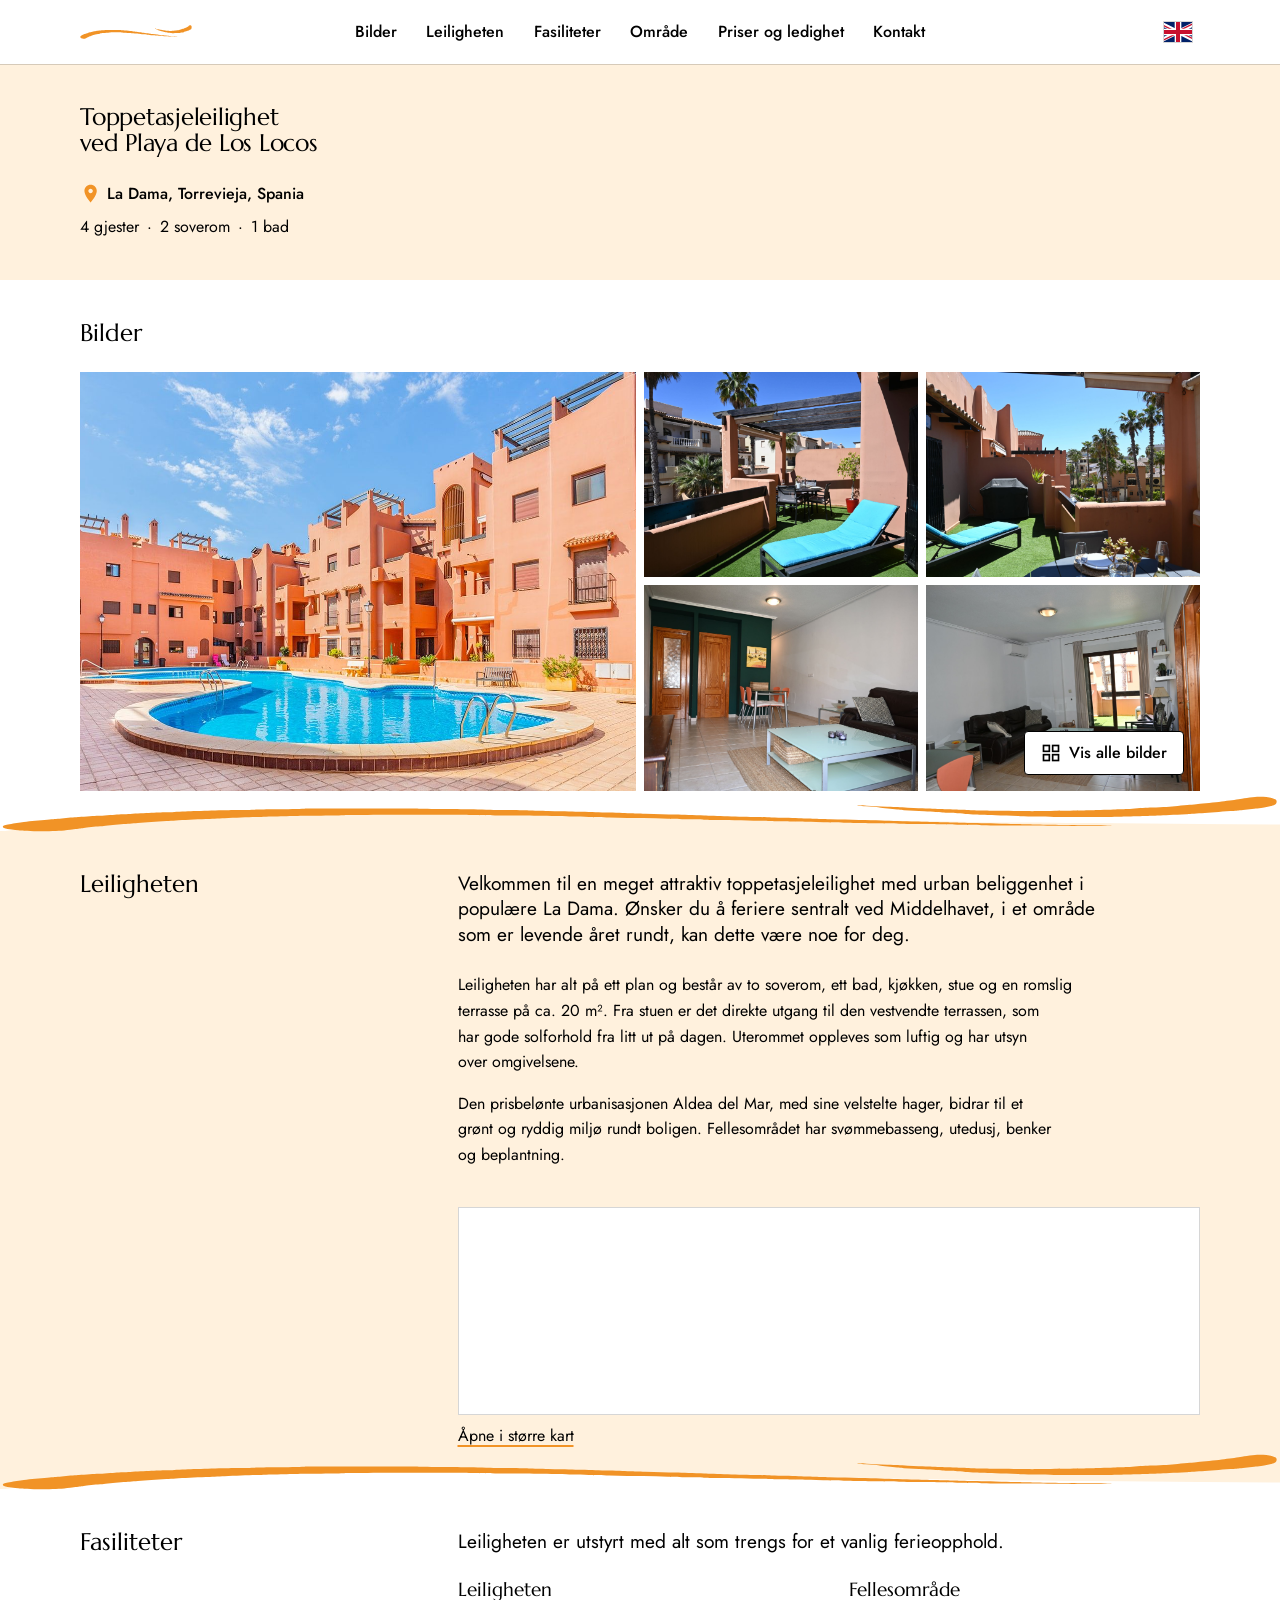
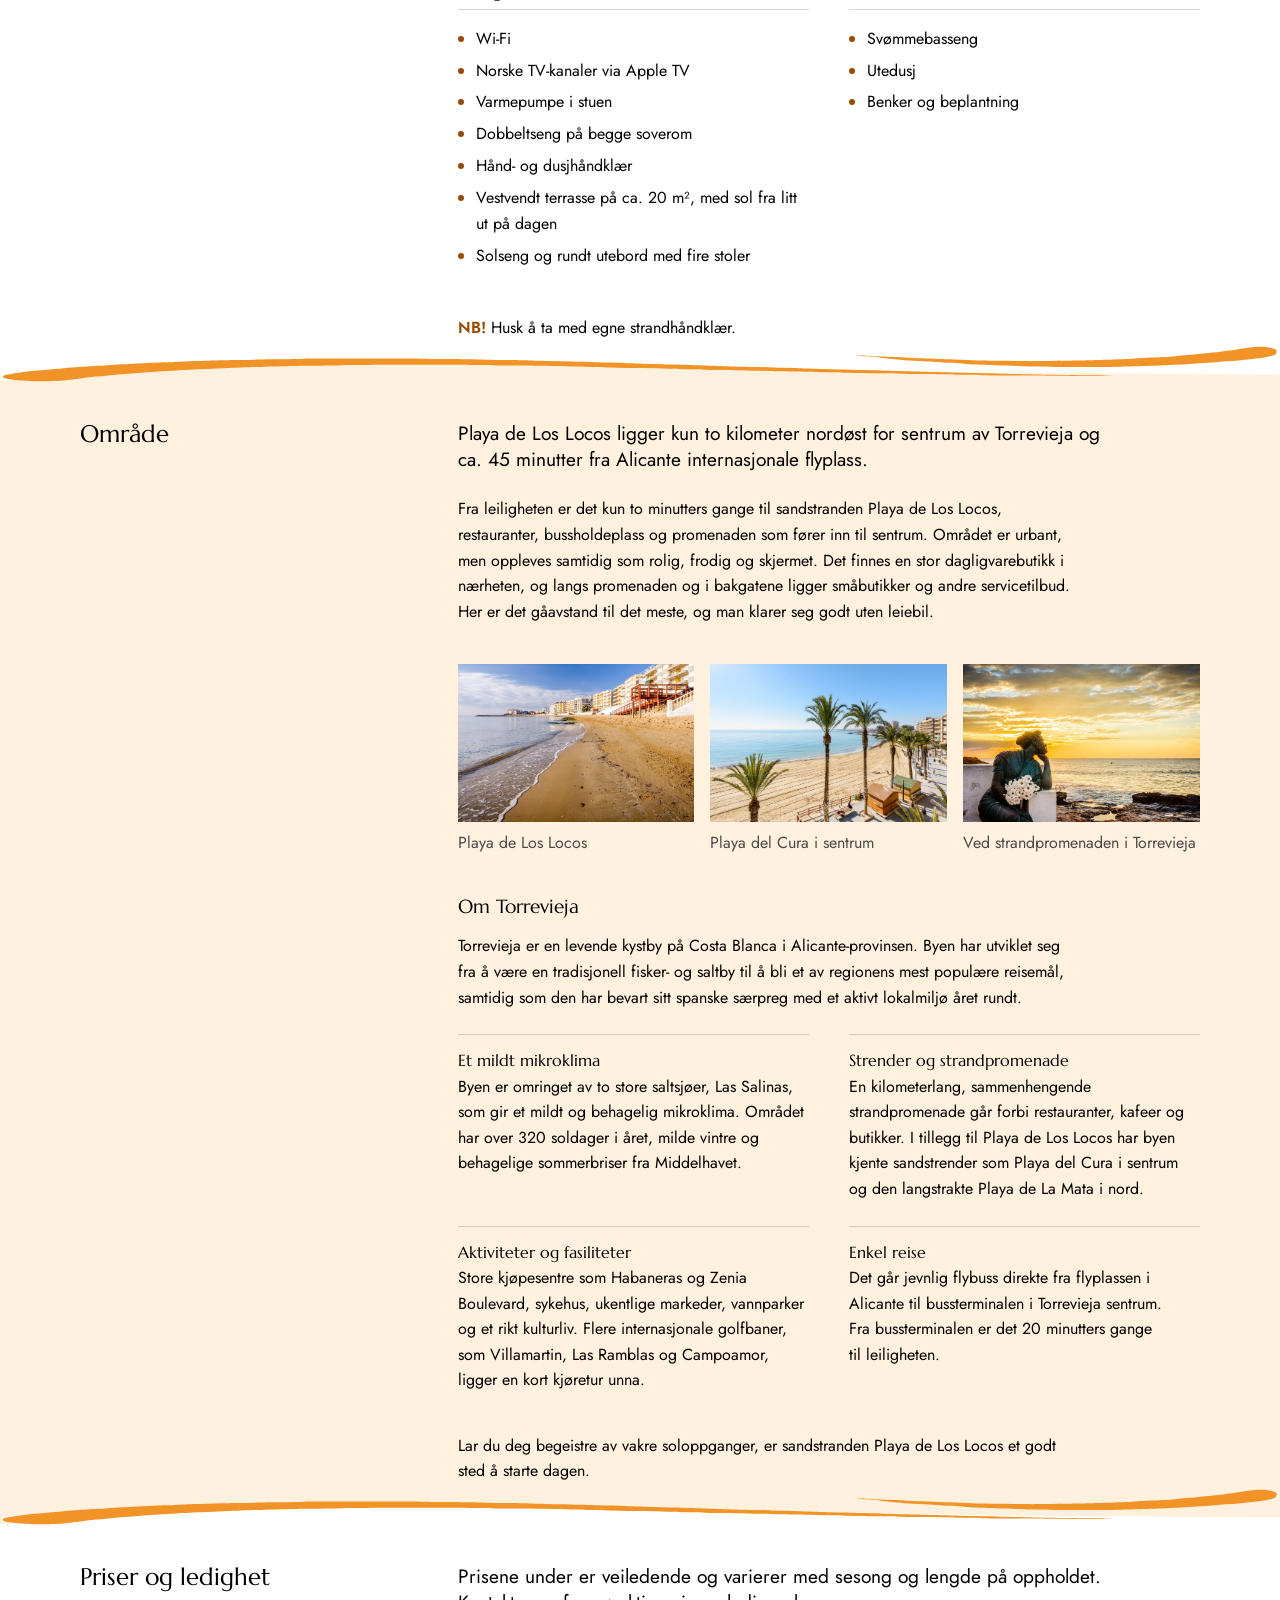
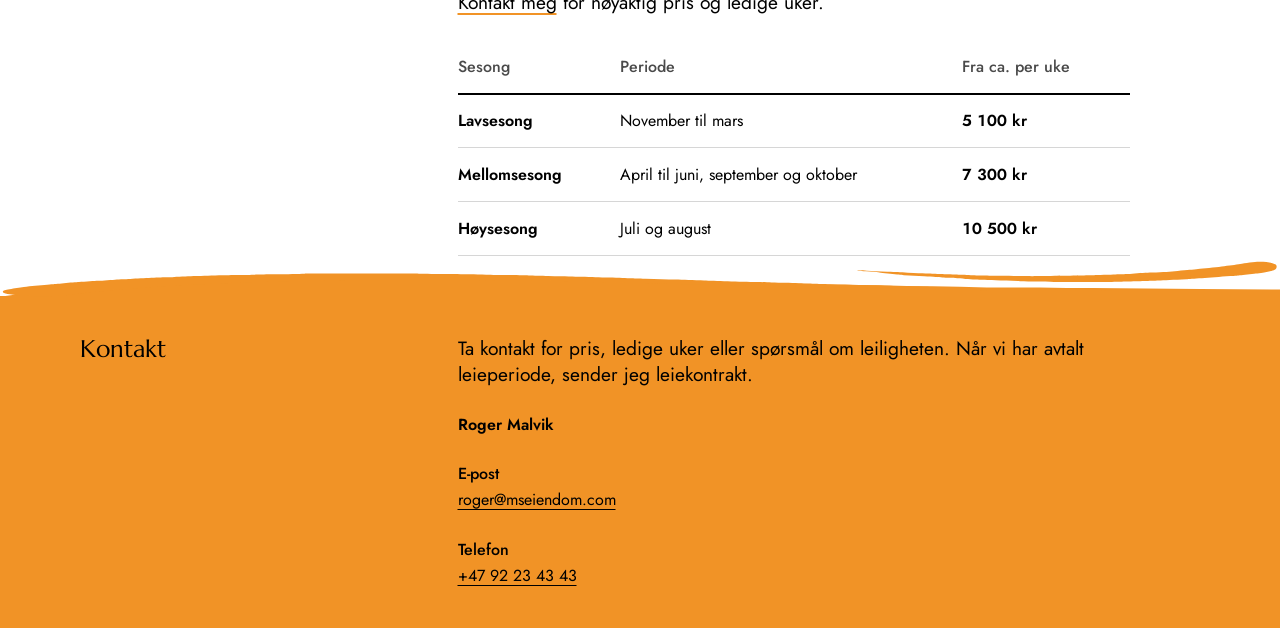
==== commit 0a60e77c: "Ny logo og ny e-postadresse" ====
--- a/index.html
+++ b/index.html
@@ -35,7 +35,7 @@
 
     <header class="site-header">
         <div class="site-header__inner">
-            <a class="site-header__logo" href="#top"><img class="site-header__logo-image" src="images/logo-malvik-spania-eiendom.svg" width="522" height="256" alt="Malvik Spania Eiendom"></a>
+            <a class="site-header__logo" href="#top"><img class="site-header__logo-image" src="images/logo-swoosh.svg" width="480" height="60" alt="Til toppen av siden"></a>
 
             <nav class="site-nav" aria-label="Hovedmeny">
                 <button class="site-nav__toggle" type="button" popovertarget="site-menu" data-js="menu-toggle">
@@ -244,11 +244,11 @@
                     <p>Leiligheten har alt på ett plan og består av to soverom, ett bad, kjøkken, stue og en romslig terrasse på ca. 20 m². Fra stuen er det direkte utgang til den vestvendte terrassen, som har gode solforhold fra litt ut på dagen. Uterommet oppleves som luftig og har utsyn over omgivelsene.</p>
                     <p>Den prisbelønte urbanisasjonen Aldea del Mar, med sine velstelte hager, bidrar til et grønt og ryddig miljø rundt boligen. Fellesområdet har svømmebasseng, utedusj, benker og beplantning.</p>
 
-                    <!-- Kartet viser Aldea del Mar-komplekset (La Dama) med en nål, ikke den nøyaktige leiligheten. -->
+                    <!-- Kartet viser boligkomplekset i La Dama med en nål, ikke den nøyaktige leiligheten. -->
                     <figure class="map">
-                        <iframe class="map__frame" src="https://www.openstreetmap.org/export/embed.html?bbox=-0.6680%2C37.9825%2C-0.6520%2C37.9905&amp;layer=mapnik&amp;marker=37.9867%2C-0.6600" title="Kart over La Dama og Playa de Los Locos i Torrevieja, med Aldea del Mar markert" width="800" height="200" loading="lazy"></iframe>
+                        <iframe class="map__frame" src="https://www.openstreetmap.org/export/embed.html?bbox=-0.6662%2C37.9820%2C-0.6502%2C37.9900&amp;layer=mapnik&amp;marker=37.9860%2C-0.6582" title="Kart over La Dama og Playa de Los Locos i Torrevieja, med boligkomplekset markert" width="800" height="200" loading="lazy"></iframe>
                         <figcaption class="map__caption">
-                            <a href="https://www.openstreetmap.org/?mlat=37.9867&amp;mlon=-0.6600#map=17/37.9867/-0.6600">Åpne i større kart</a>
+                            <a href="https://www.openstreetmap.org/?mlat=37.9860&amp;mlon=-0.6582#map=18/37.9860/-0.6582" target="_blank" rel="noopener">Åpne i større kart<span class="visually-hidden"> (åpnes i ny fane)</span></a>
                         </figcaption>
                     </figure>
                 </div>
@@ -400,7 +400,7 @@
                         <ul class="contact__list">
                             <li class="contact__item">
                                 <span class="contact__label">E-post</span>
-                                <a class="contact__link" href="mailto:malvikeiendom@gmail.com?subject=Leie%20av%20leiligheten%20i%20Torrevieja">malvikeiendom@gmail.com</a>
+                                <a class="contact__link" href="mailto:roger@mseiendom.com?subject=Leie%20av%20leiligheten%20i%20Torrevieja">roger@mseiendom.com</a>
                             </li>
                             <li class="contact__item">
                                 <span class="contact__label">Telefon</span>
--- a/css/styles.css
+++ b/css/styles.css
@@ -231,16 +231,16 @@
 }
 
 .site-header__logo {
-    display: block;
+    display: flex;
+    align-items: center;
     flex-shrink: 0;
-    padding-top: 0.25rem;
-    padding-bottom: 0.25rem;
+    min-height: 2.75rem;
 }
 
 .site-header__logo-image {
     display: block;
-    width: auto;
-    height: 3rem;
+    width: 7rem;
+    height: auto;
 }
 
 .site-nav {
@@ -926,7 +926,7 @@
     }
 
     .site-header__logo-image {
-        height: 2.5rem;
+        width: 6rem;
     }
 
     .prices__table th,
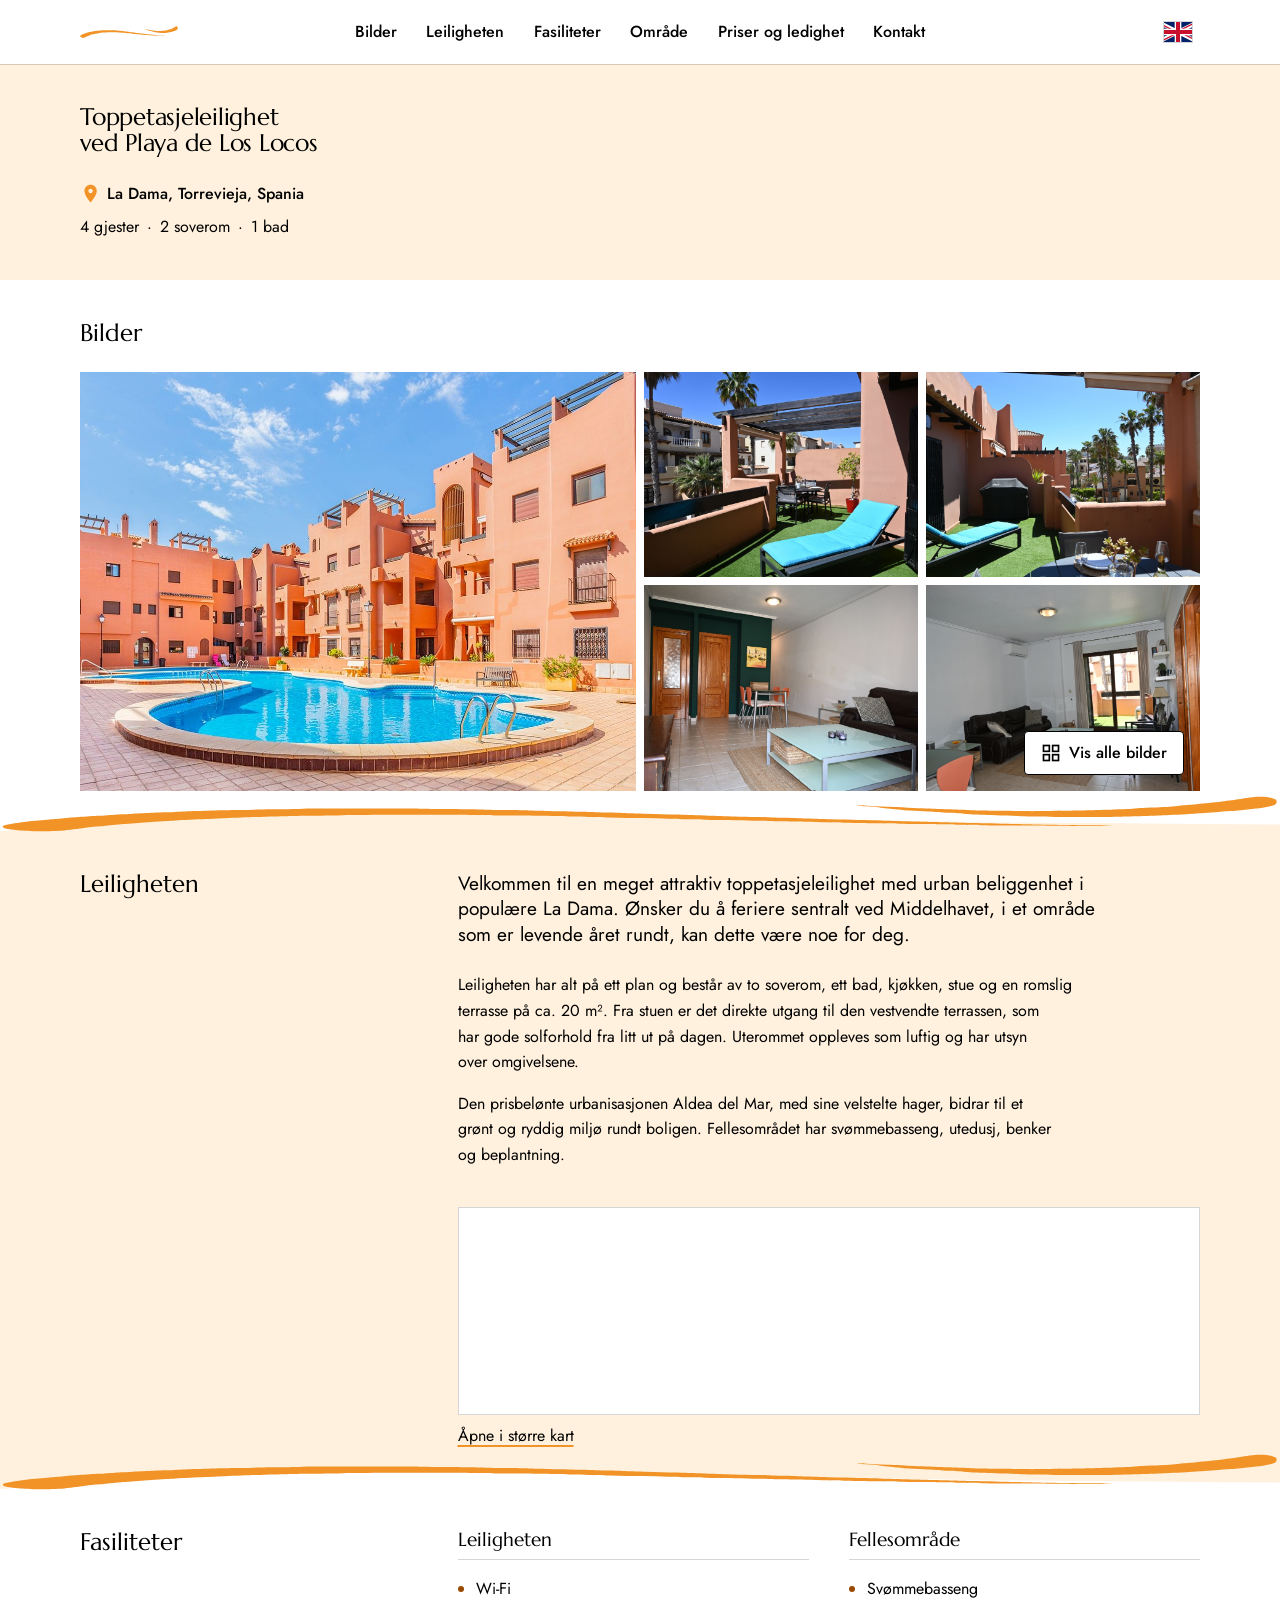
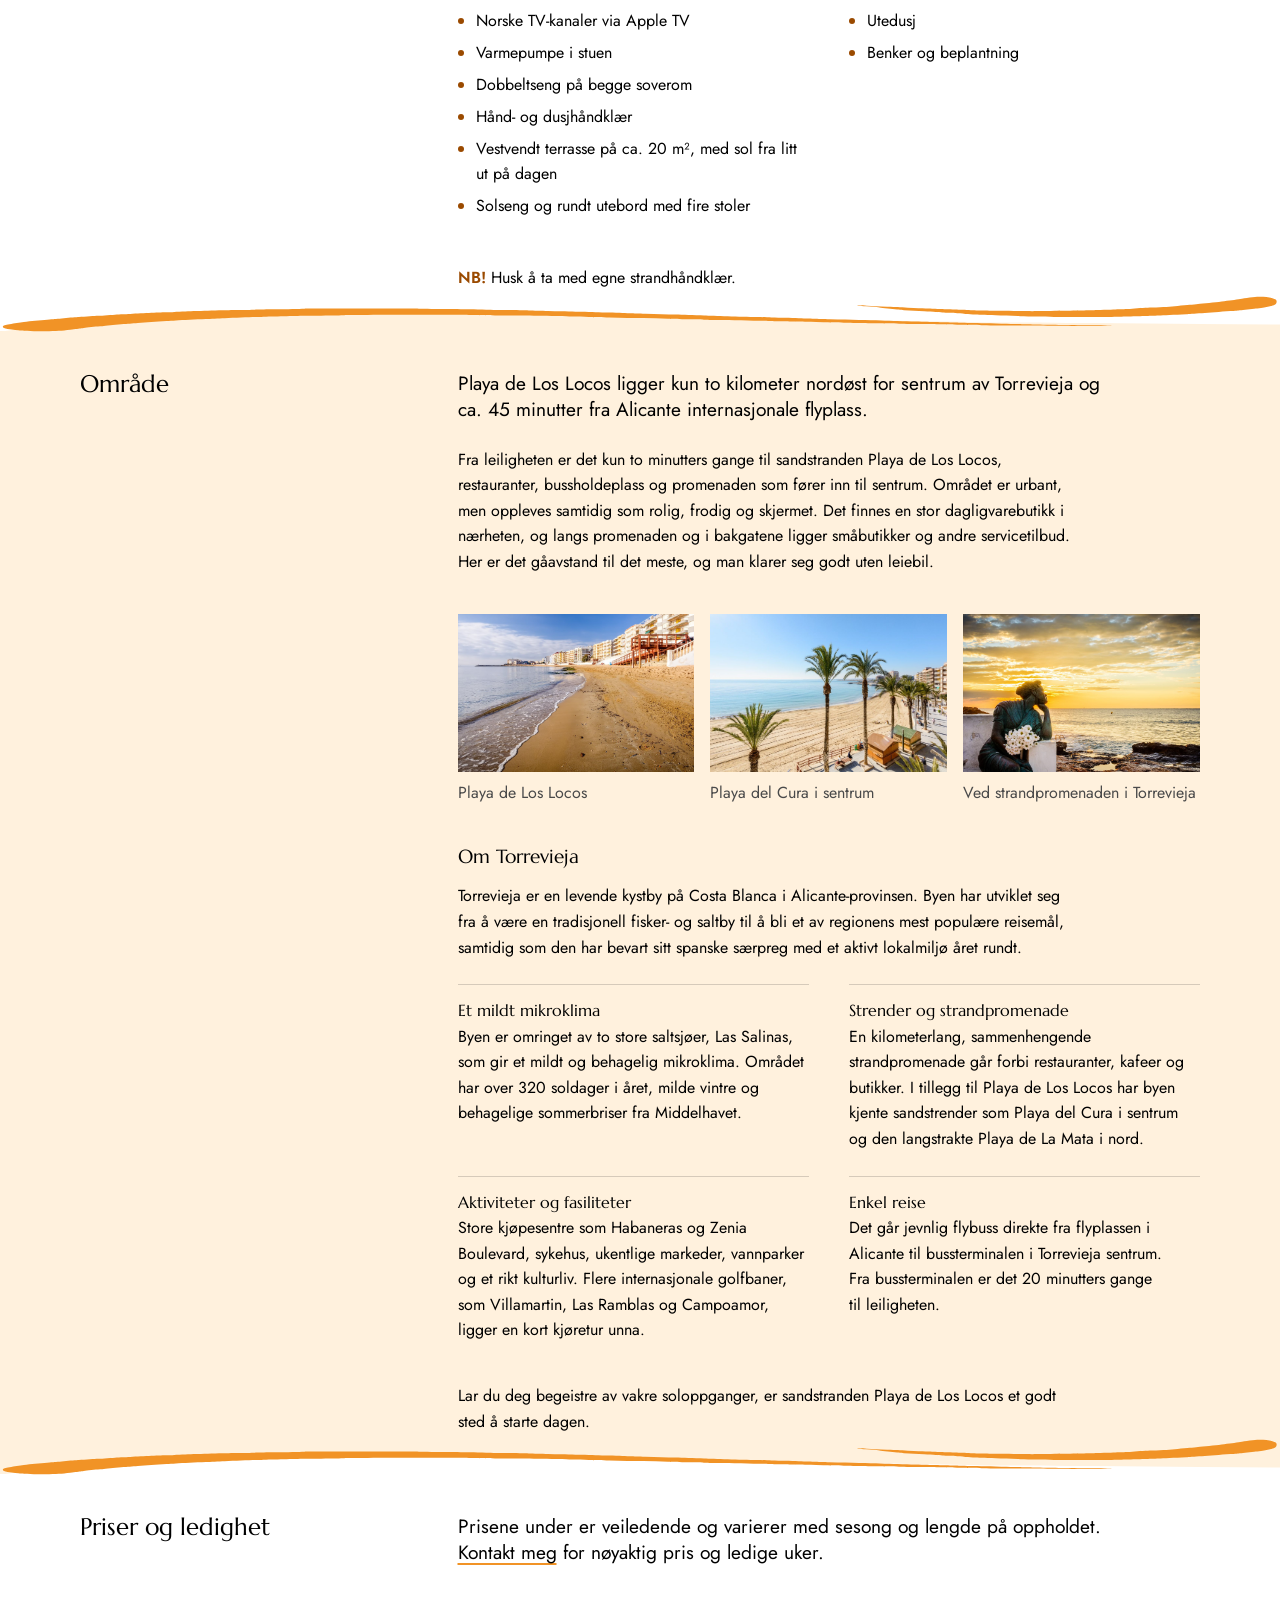
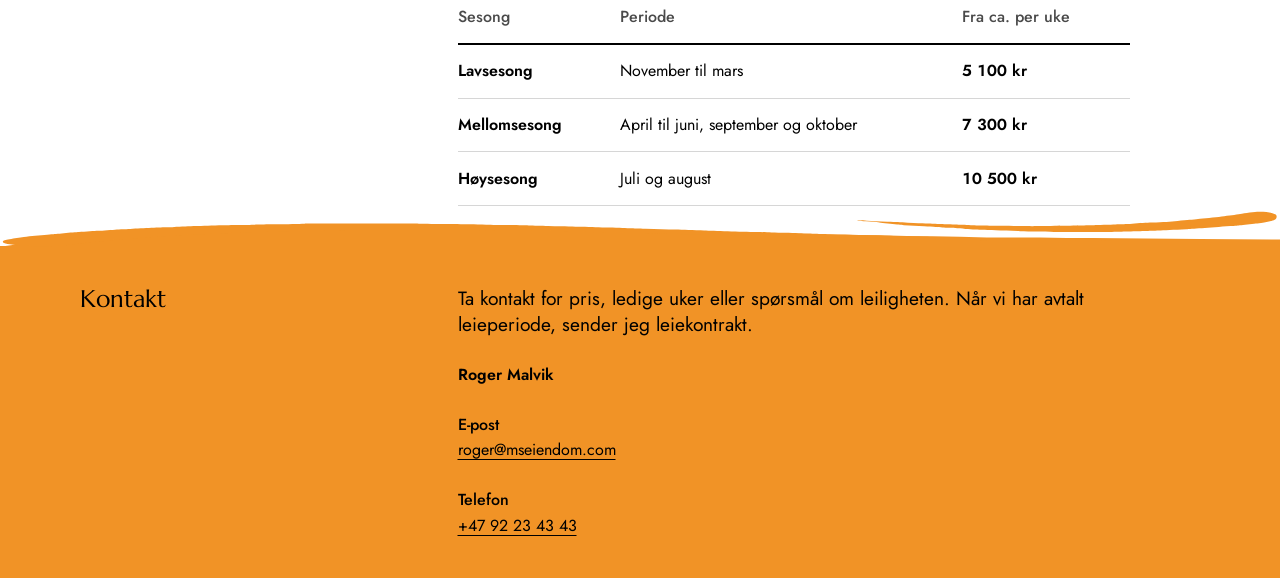
==== commit c68b43a3: "Fjern innledning i fasiliteter" ====
--- a/index.html
+++ b/index.html
@@ -260,7 +260,6 @@
             <div class="section__inner section__inner--split">
                 <h2 class="section__title" id="fasiliteter-title">Fasiliteter</h2>
                 <div class="section__body">
-                    <p class="section__lead">Leiligheten er utstyrt med alt som trengs for et vanlig ferieopphold.</p>
 
                     <div class="amenities">
                         <div class="amenities__group">
--- a/css/styles.css
+++ b/css/styles.css
@@ -237,9 +237,10 @@
     min-height: 2.75rem;
 }
 
+/* Same width as the old logo: 3rem tall at its 522 x 256.5 shape. */
 .site-header__logo-image {
     display: block;
-    width: 7rem;
+    width: 6.1rem;
     height: auto;
 }
 
@@ -926,7 +927,7 @@
     }
 
     .site-header__logo-image {
-        width: 6rem;
+        width: 5.1rem;
     }
 
     .prices__table th,
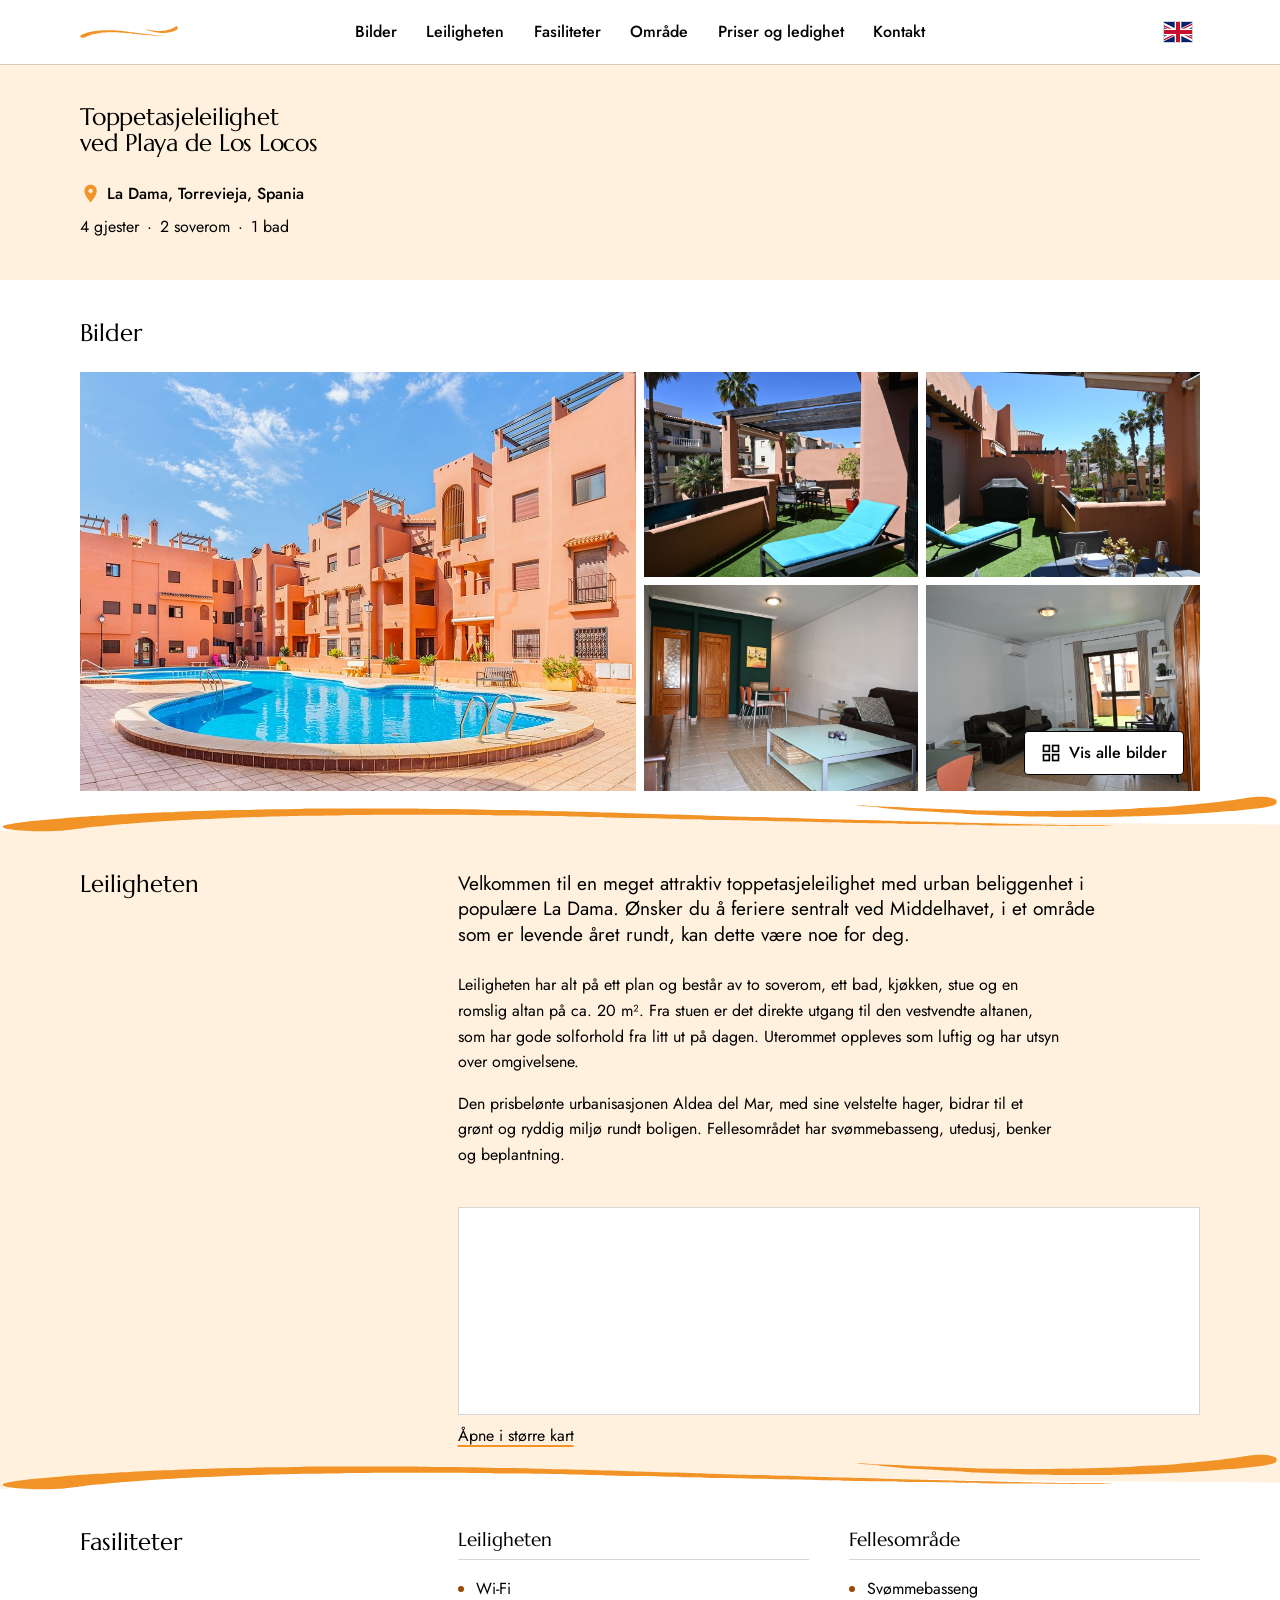
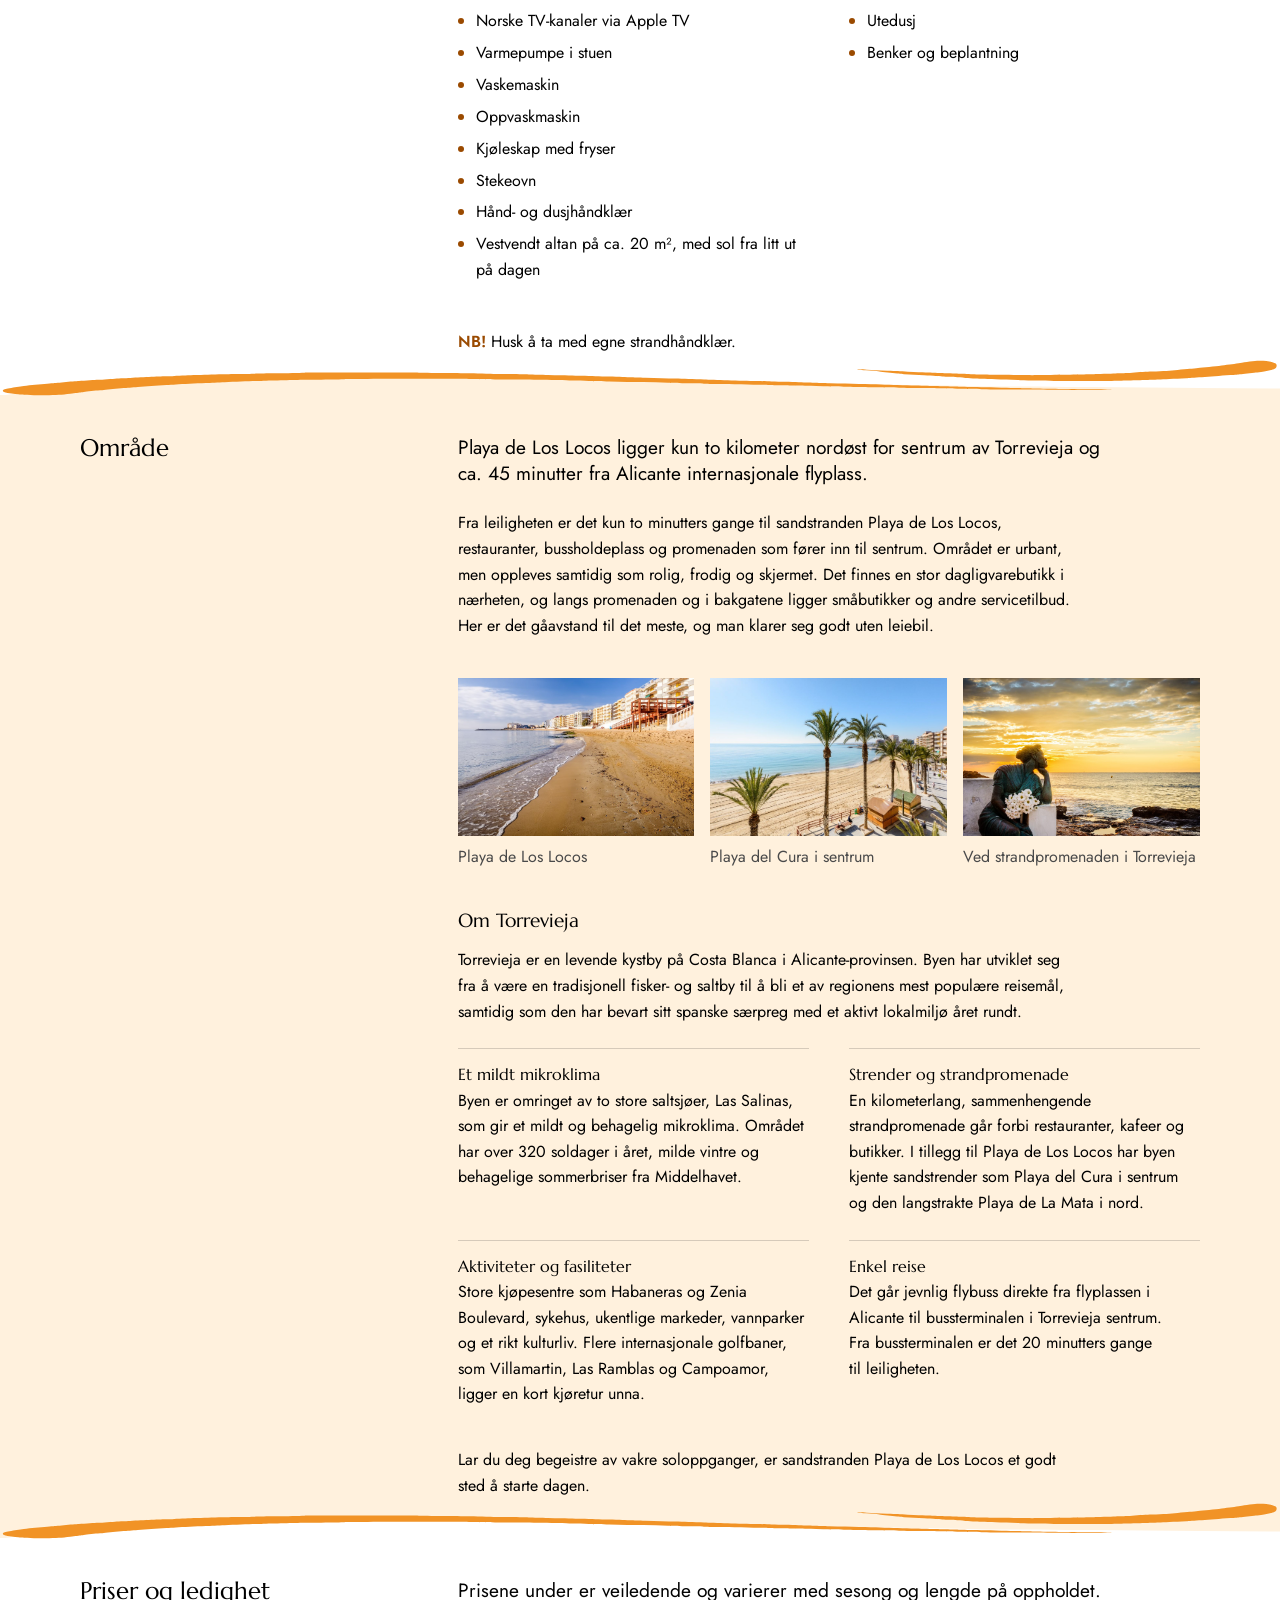
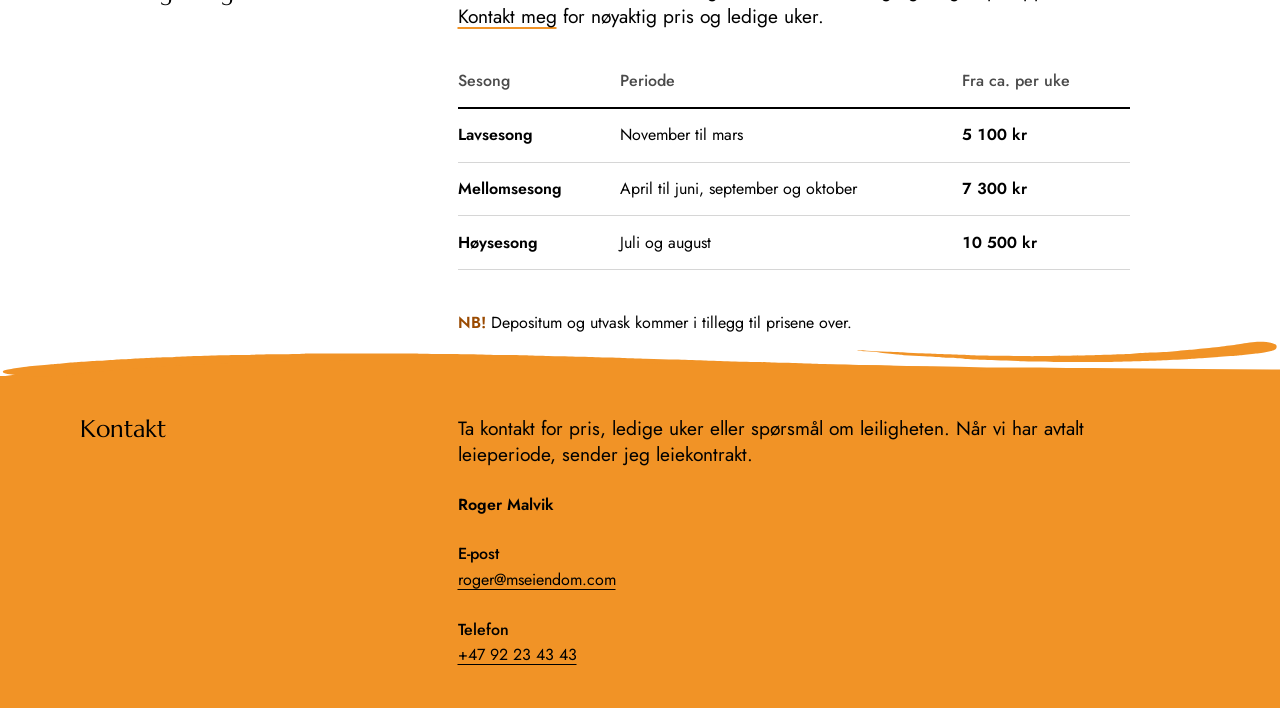
==== commit 786796ed: "Oppdater fasiliteter, altan og prisnotat" ====
--- a/index.html
+++ b/index.html
@@ -4,7 +4,7 @@
     <meta charset="utf-8">
     <meta name="viewport" content="width=device-width, initial-scale=1">
     <title>Toppetasjeleilighet ved Playa de Los Locos, Torrevieja | mseiendom</title>
-    <meta name="description" content="Lys toppetasjeleilighet med to soverom og vestvendt terrasse, to minutters gange fra Playa de Los Locos i Torrevieja. Felles basseng. Kontakt eieren for pris og ledige uker.">
+    <meta name="description" content="Lys toppetasjeleilighet med to soverom og vestvendt altan, to minutters gange fra Playa de Los Locos i Torrevieja. Felles basseng. Kontakt eieren for pris og ledige uker.">
     <meta name="theme-color" content="#ffffff">
 
     <!-- TODO: bytt til riktig domene hvis det ikke blir mseiendom.no -->
@@ -19,7 +19,7 @@
     <meta property="og:locale:alternate" content="en_GB">
     <meta property="og:site_name" content="mseiendom">
     <meta property="og:title" content="Toppetasjeleilighet ved Playa de Los Locos, Torrevieja">
-    <meta property="og:description" content="To soverom, vestvendt terrasse og felles basseng. To minutters gange til stranden.">
+    <meta property="og:description" content="To soverom, vestvendt altan og felles basseng. To minutters gange til stranden.">
     <meta property="og:url" content="https://mseiendom.no/">
     <meta property="og:image" content="https://mseiendom.no/images/common-area-pool-and-buildings.jpg">
 
@@ -94,17 +94,17 @@
                         <li class="gallery__item">
                             <figure class="gallery__figure">
                                 <a class="gallery__link" href="images/balcony-pergola-sun-lounger-and-table.jpg" data-js="gallery-link">
-                                    <img class="gallery__image" src="images/balcony-pergola-sun-lounger-and-table.jpg" width="2000" height="1333" alt="Terrassen med pergola, blå solseng og bord med fire stoler, med palmer og nabobygg i bakgrunnen" loading="lazy">
-                                </a>
-                                <figcaption class="gallery__caption">Terrassen</figcaption>
+                                    <img class="gallery__image" src="images/balcony-pergola-sun-lounger-and-table.jpg" width="2000" height="1333" alt="Altanen med pergola, blå solseng og bord med fire stoler, med palmer og nabobygg i bakgrunnen" loading="lazy">
+                                </a>
+                                <figcaption class="gallery__caption">Altanen</figcaption>
                             </figure>
                         </li>
                         <li class="gallery__item">
                             <figure class="gallery__figure">
                                 <a class="gallery__link" href="images/balcony-sun-lounger-and-grill.jpg" data-js="gallery-link">
-                                    <img class="gallery__image" src="images/balcony-sun-lounger-and-grill.jpg" width="2000" height="1333" alt="Solseng og grill på terrassen, med utsikt over palmer og nabolaget" loading="lazy">
-                                </a>
-                                <figcaption class="gallery__caption">Terrassen</figcaption>
+                                    <img class="gallery__image" src="images/balcony-sun-lounger-and-grill.jpg" width="2000" height="1333" alt="Solseng og grill på altanen, med utsikt over palmer og nabolaget" loading="lazy">
+                                </a>
+                                <figcaption class="gallery__caption">Altanen</figcaption>
                             </figure>
                         </li>
                         <li class="gallery__item">
@@ -118,9 +118,9 @@
                         <li class="gallery__item">
                             <figure class="gallery__figure">
                                 <a class="gallery__link" href="images/living-room-balcony-door.jpg" data-js="gallery-link">
-                                    <img class="gallery__image" src="images/living-room-balcony-door.jpg" width="2000" height="1333" alt="Stuen med sofa og glassdør ut til terrassen" loading="lazy">
-                                </a>
-                                <figcaption class="gallery__caption">Stue med utgang til terrassen</figcaption>
+                                    <img class="gallery__image" src="images/living-room-balcony-door.jpg" width="2000" height="1333" alt="Stuen med sofa og glassdør ut til altanen" loading="lazy">
+                                </a>
+                                <figcaption class="gallery__caption">Stue med utgang til altanen</figcaption>
                             </figure>
                         </li>
                         <li class="gallery__item">
@@ -166,17 +166,17 @@
                         <li class="gallery__item">
                             <figure class="gallery__figure">
                                 <a class="gallery__link" href="images/balcony-view-neighborhood-palm-trees.jpg" data-js="gallery-link">
-                                    <img class="gallery__image" src="images/balcony-view-neighborhood-palm-trees.jpg" width="2000" height="1333" alt="Utsikt fra terrassen over gaten, palmer og nabolaget" loading="lazy">
-                                </a>
-                                <figcaption class="gallery__caption">Utsikt fra terrassen</figcaption>
+                                    <img class="gallery__image" src="images/balcony-view-neighborhood-palm-trees.jpg" width="2000" height="1333" alt="Utsikt fra altanen over gaten, palmer og nabolaget" loading="lazy">
+                                </a>
+                                <figcaption class="gallery__caption">Utsikt fra altanen</figcaption>
                             </figure>
                         </li>
                         <li class="gallery__item">
                             <figure class="gallery__figure">
                                 <a class="gallery__link" href="images/balcony-view-street-sea-glimpse-full.jpg" data-js="gallery-link">
-                                    <img class="gallery__image" src="images/balcony-view-street-sea-glimpse-full.jpg" width="1333" height="2000" alt="Glimt av havet mellom husene, sett fra terrassen" loading="lazy">
-                                </a>
-                                <figcaption class="gallery__caption">Havglimt fra terrassen</figcaption>
+                                    <img class="gallery__image" src="images/balcony-view-street-sea-glimpse-full.jpg" width="1333" height="2000" alt="Glimt av havet mellom husene, sett fra altanen" loading="lazy">
+                                </a>
+                                <figcaption class="gallery__caption">Havglimt fra altanen</figcaption>
                             </figure>
                         </li>
                         <li class="gallery__item">
@@ -241,7 +241,7 @@
                 <h2 class="section__title" id="leiligheten-title">Leiligheten</h2>
                 <div class="section__body">
                     <p class="section__lead">Velkommen til en meget attraktiv toppetasjeleilighet med urban beliggenhet i populære La Dama. Ønsker du å feriere sentralt ved Middelhavet, i et område som er levende året rundt, kan dette være noe for deg.</p>
-                    <p>Leiligheten har alt på ett plan og består av to soverom, ett bad, kjøkken, stue og en romslig terrasse på ca. 20 m². Fra stuen er det direkte utgang til den vestvendte terrassen, som har gode solforhold fra litt ut på dagen. Uterommet oppleves som luftig og har utsyn over omgivelsene.</p>
+                    <p>Leiligheten har alt på ett plan og består av to soverom, ett bad, kjøkken, stue og en romslig altan på ca. 20 m². Fra stuen er det direkte utgang til den vestvendte altanen, som har gode solforhold fra litt ut på dagen. Uterommet oppleves som luftig og har utsyn over omgivelsene.</p>
                     <p>Den prisbelønte urbanisasjonen Aldea del Mar, med sine velstelte hager, bidrar til et grønt og ryddig miljø rundt boligen. Fellesområdet har svømmebasseng, utedusj, benker og beplantning.</p>
 
                     <!-- Kartet viser boligkomplekset i La Dama med en nål, ikke den nøyaktige leiligheten. -->
@@ -268,10 +268,12 @@
                                 <li class="amenities__item">Wi-Fi</li>
                                 <li class="amenities__item">Norske TV-kanaler via Apple TV</li>
                                 <li class="amenities__item">Varmepumpe i stuen</li>
-                                <li class="amenities__item">Dobbeltseng på begge soverom</li>
+                                <li class="amenities__item">Vaskemaskin</li>
+                                <li class="amenities__item">Oppvaskmaskin</li>
+                                <li class="amenities__item">Kjøleskap med fryser</li>
+                                <li class="amenities__item">Stekeovn</li>
                                 <li class="amenities__item">Hånd- og dusjhåndklær</li>
-                                <li class="amenities__item">Vestvendt terrasse på ca. 20 m², med sol fra litt ut på dagen</li>
-                                <li class="amenities__item">Solseng og rundt utebord med fire stoler</li>
+                                <li class="amenities__item">Vestvendt altan på ca. 20 m², med sol fra litt ut på dagen</li>
                             </ul>
                         </div>
 
@@ -285,7 +287,7 @@
                         </div>
                     </div>
 
-                    <p class="amenities__note"><strong class="amenities__note-label">NB!</strong> Husk å ta med egne strandhåndklær.</p>
+                    <p class="note"><strong class="note__label">NB!</strong> Husk å ta med egne strandhåndklær.</p>
                 </div>
             </div>
         </section>
@@ -383,6 +385,8 @@
                             </tbody>
                         </table>
                     </div>
+
+                    <p class="note"><strong class="note__label">NB!</strong> Depositum og utvask kommer i tillegg til prisene over.</p>
                 </div>
             </div>
         </section>
--- a/css/styles.css
+++ b/css/styles.css
@@ -203,6 +203,16 @@
 
 .skip-link:focus {
     transform: translateY(0);
+}
+
+
+/* Short "NB!" note under a list or table, used in any section. */
+.note {
+    margin-top: var(--space-l);
+}
+
+.note__label {
+    color: var(--color-orange-deep);
 }
 
 
@@ -766,14 +776,6 @@
     color: var(--color-orange-deep);
 }
 
-.amenities__note {
-    margin-top: var(--space-l);
-}
-
-.amenities__note-label {
-    color: var(--color-orange-deep);
-}
-
 
 /* 10. Area and map
    ========================================================================== */
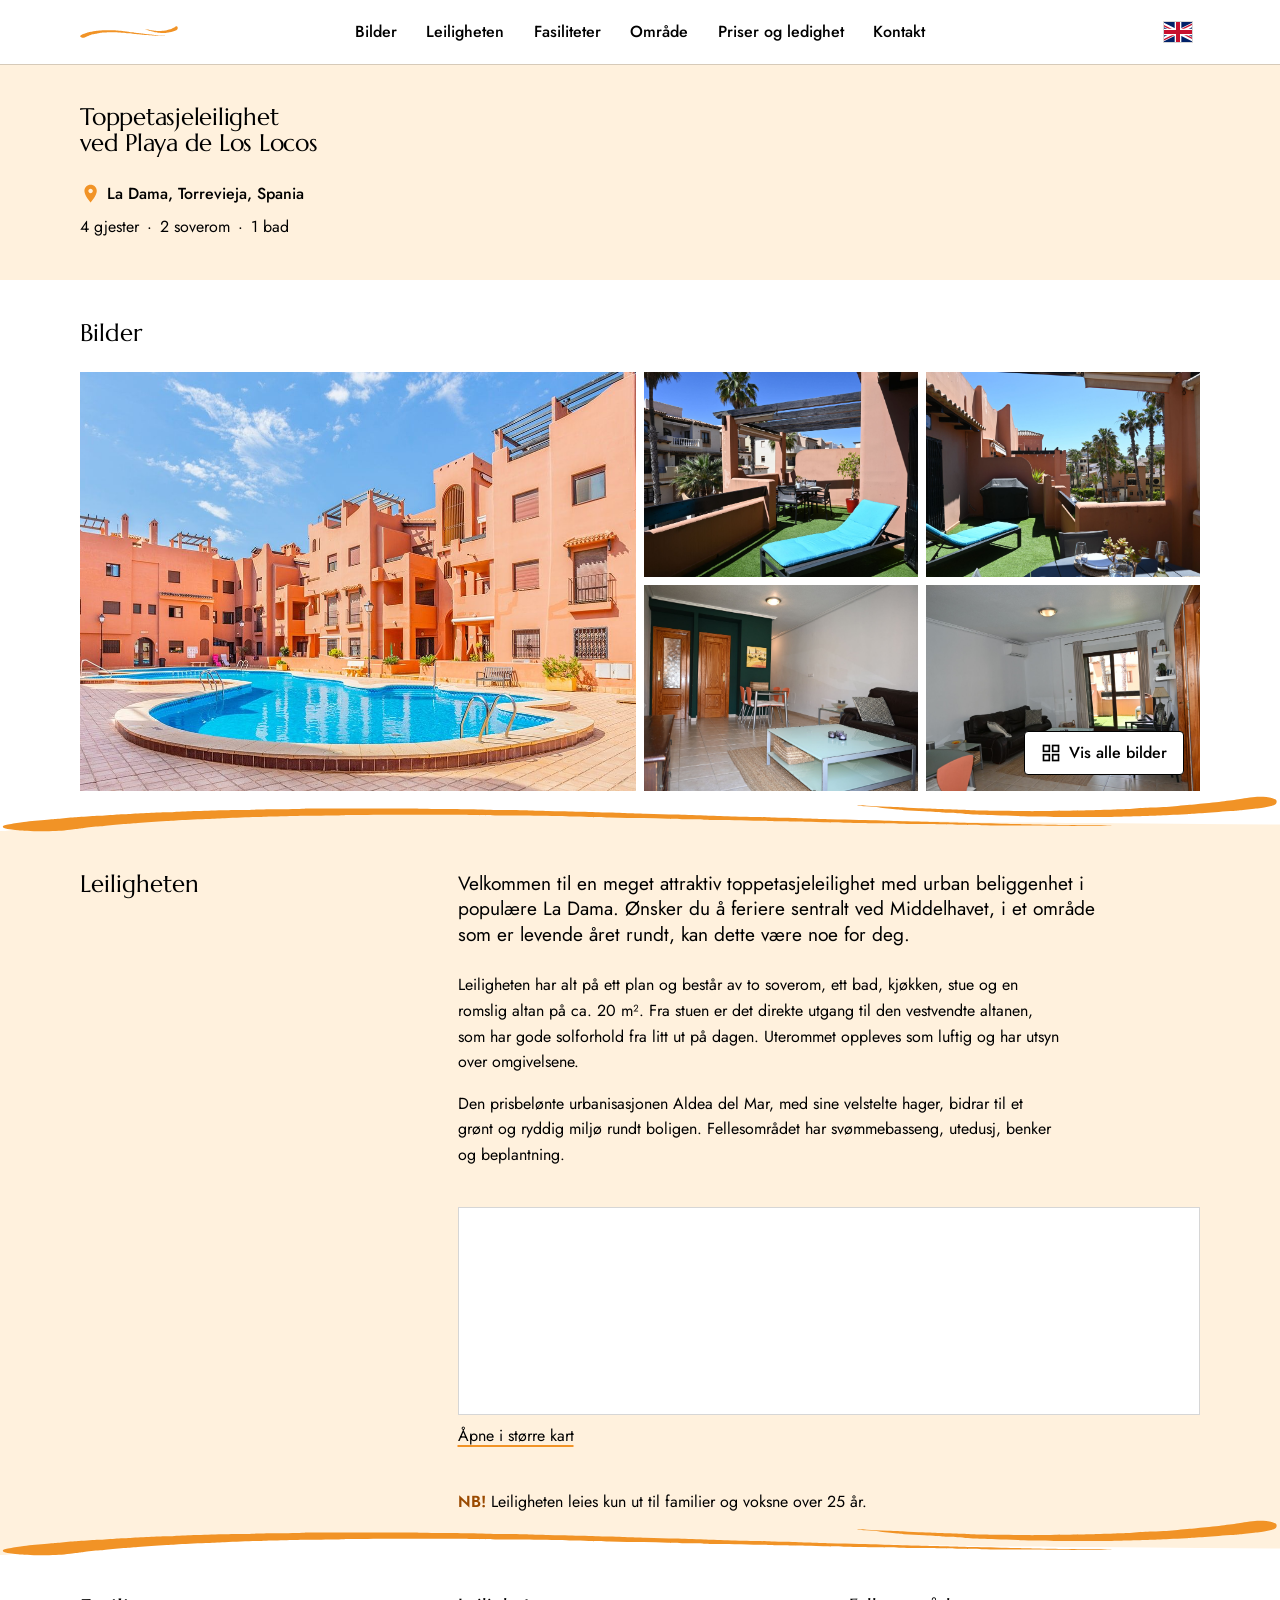
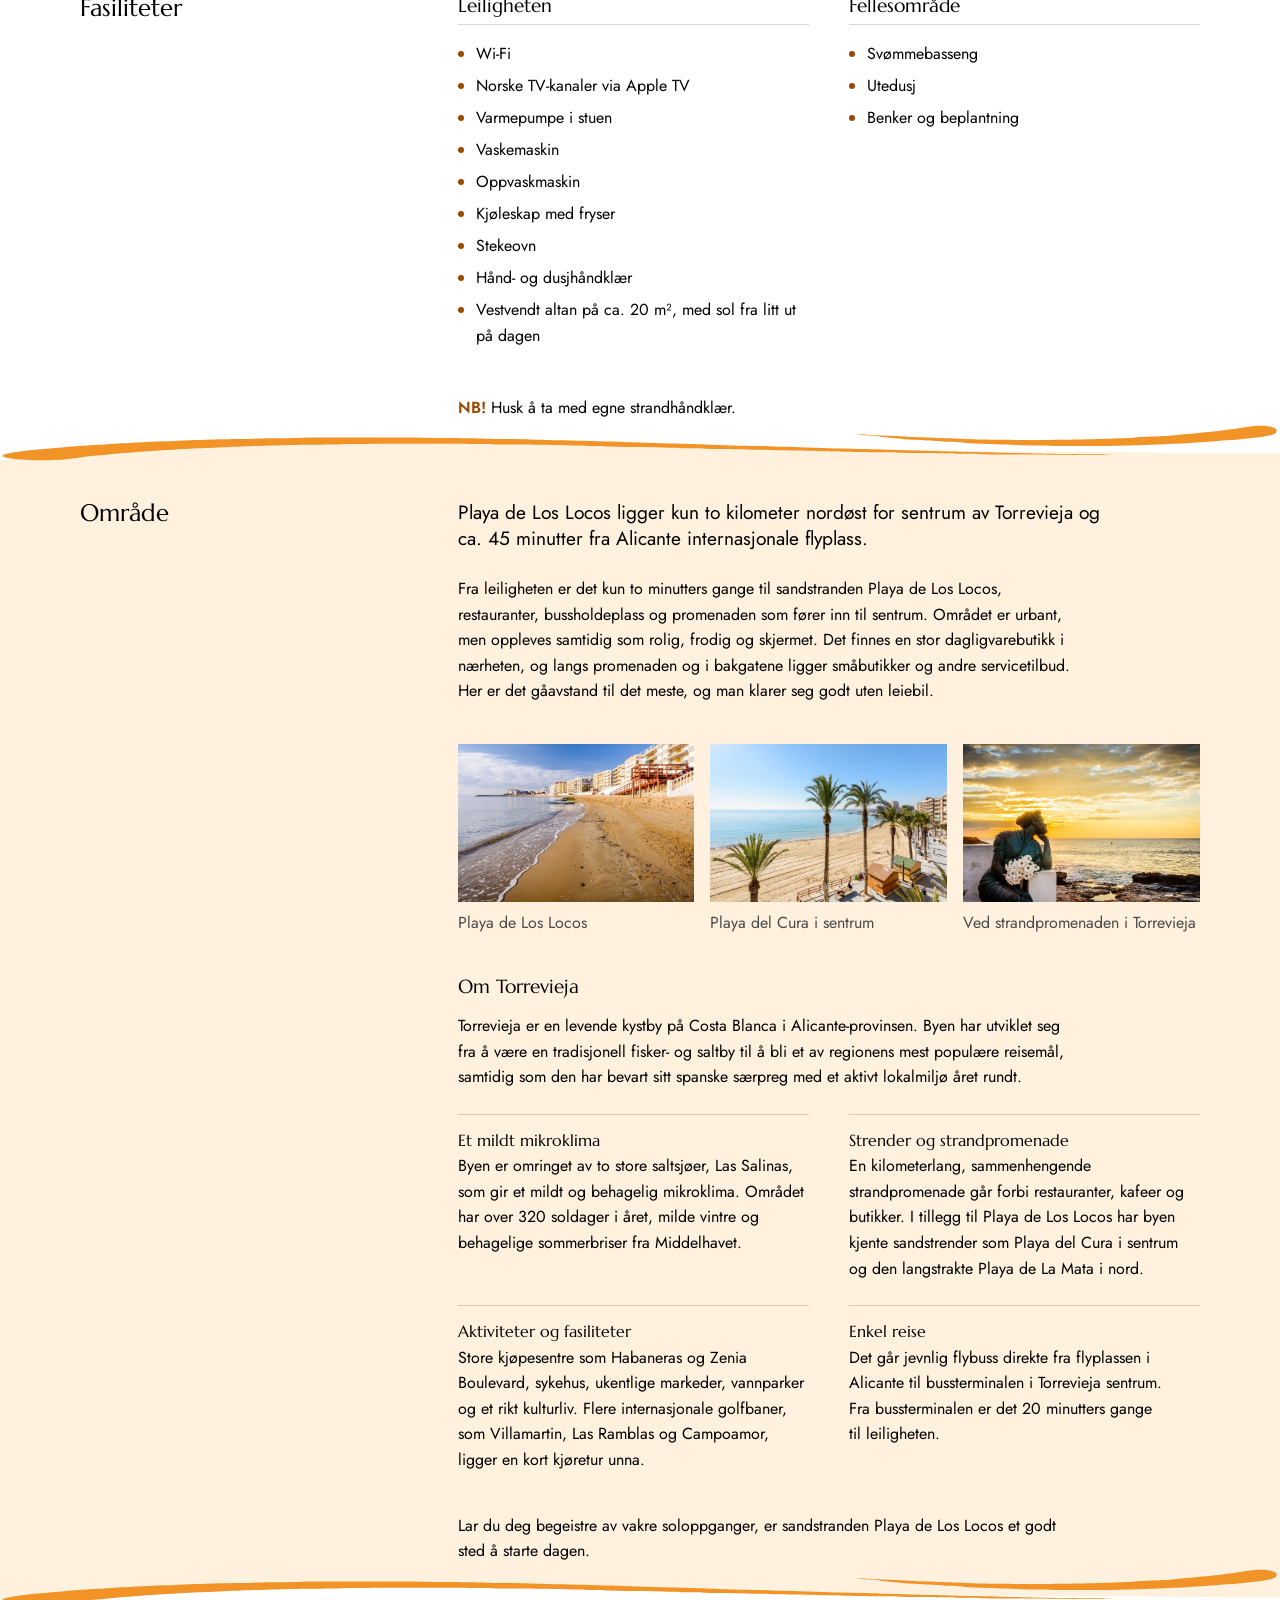
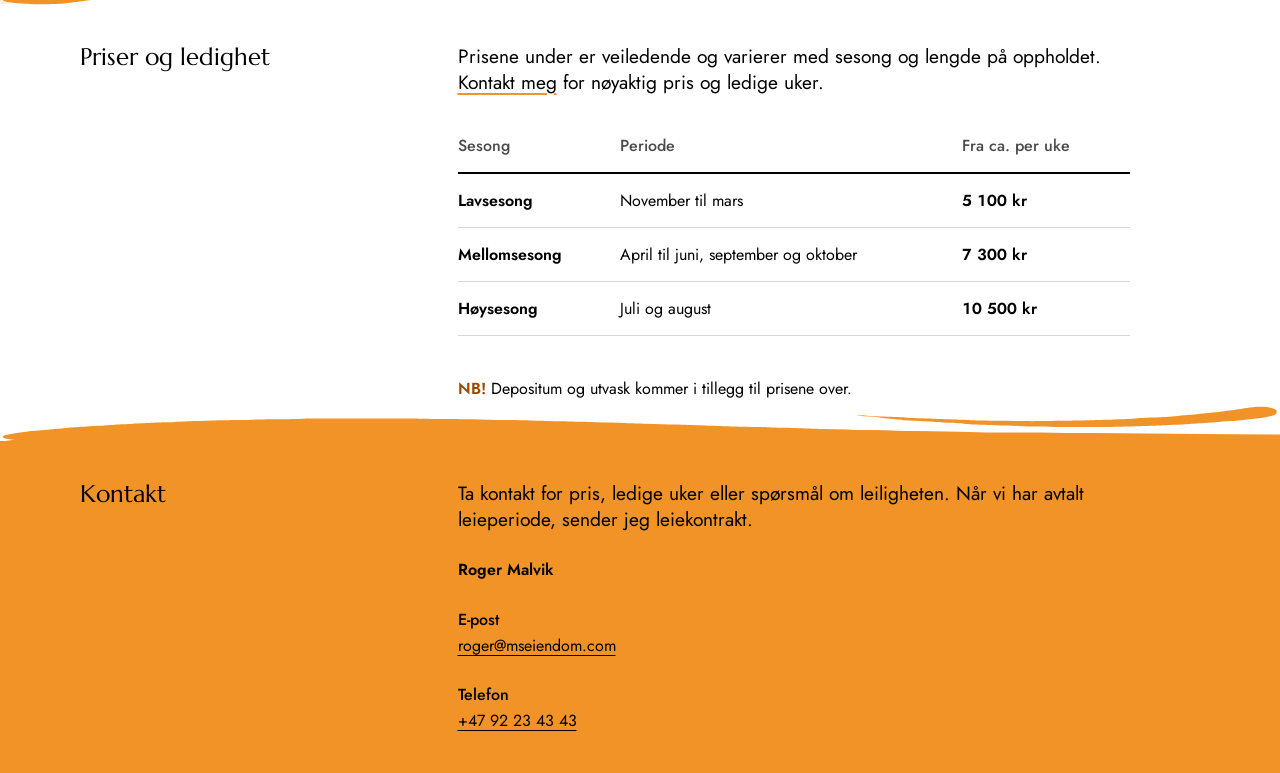
==== commit a3094bd0: "Legg til aldersgrense for utleie" ====
--- a/index.html
+++ b/index.html
@@ -251,6 +251,8 @@
                             <a href="https://www.openstreetmap.org/?mlat=37.9860&amp;mlon=-0.6582#map=18/37.9860/-0.6582" target="_blank" rel="noopener">Åpne i større kart<span class="visually-hidden"> (åpnes i ny fane)</span></a>
                         </figcaption>
                     </figure>
+
+                    <p class="note"><strong class="note__label">NB!</strong> Leiligheten leies kun ut til familier og voksne over 25 år.</p>
                 </div>
             </div>
         </section>
--- a/css/styles.css
+++ b/css/styles.css
@@ -209,6 +209,11 @@
 /* Short "NB!" note under a list or table, used in any section. */
 .note {
     margin-top: var(--space-l);
+}
+
+/* Two notes in a row sit closer together. */
+.note + .note {
+    margin-top: var(--space-s);
 }
 
 .note__label {
